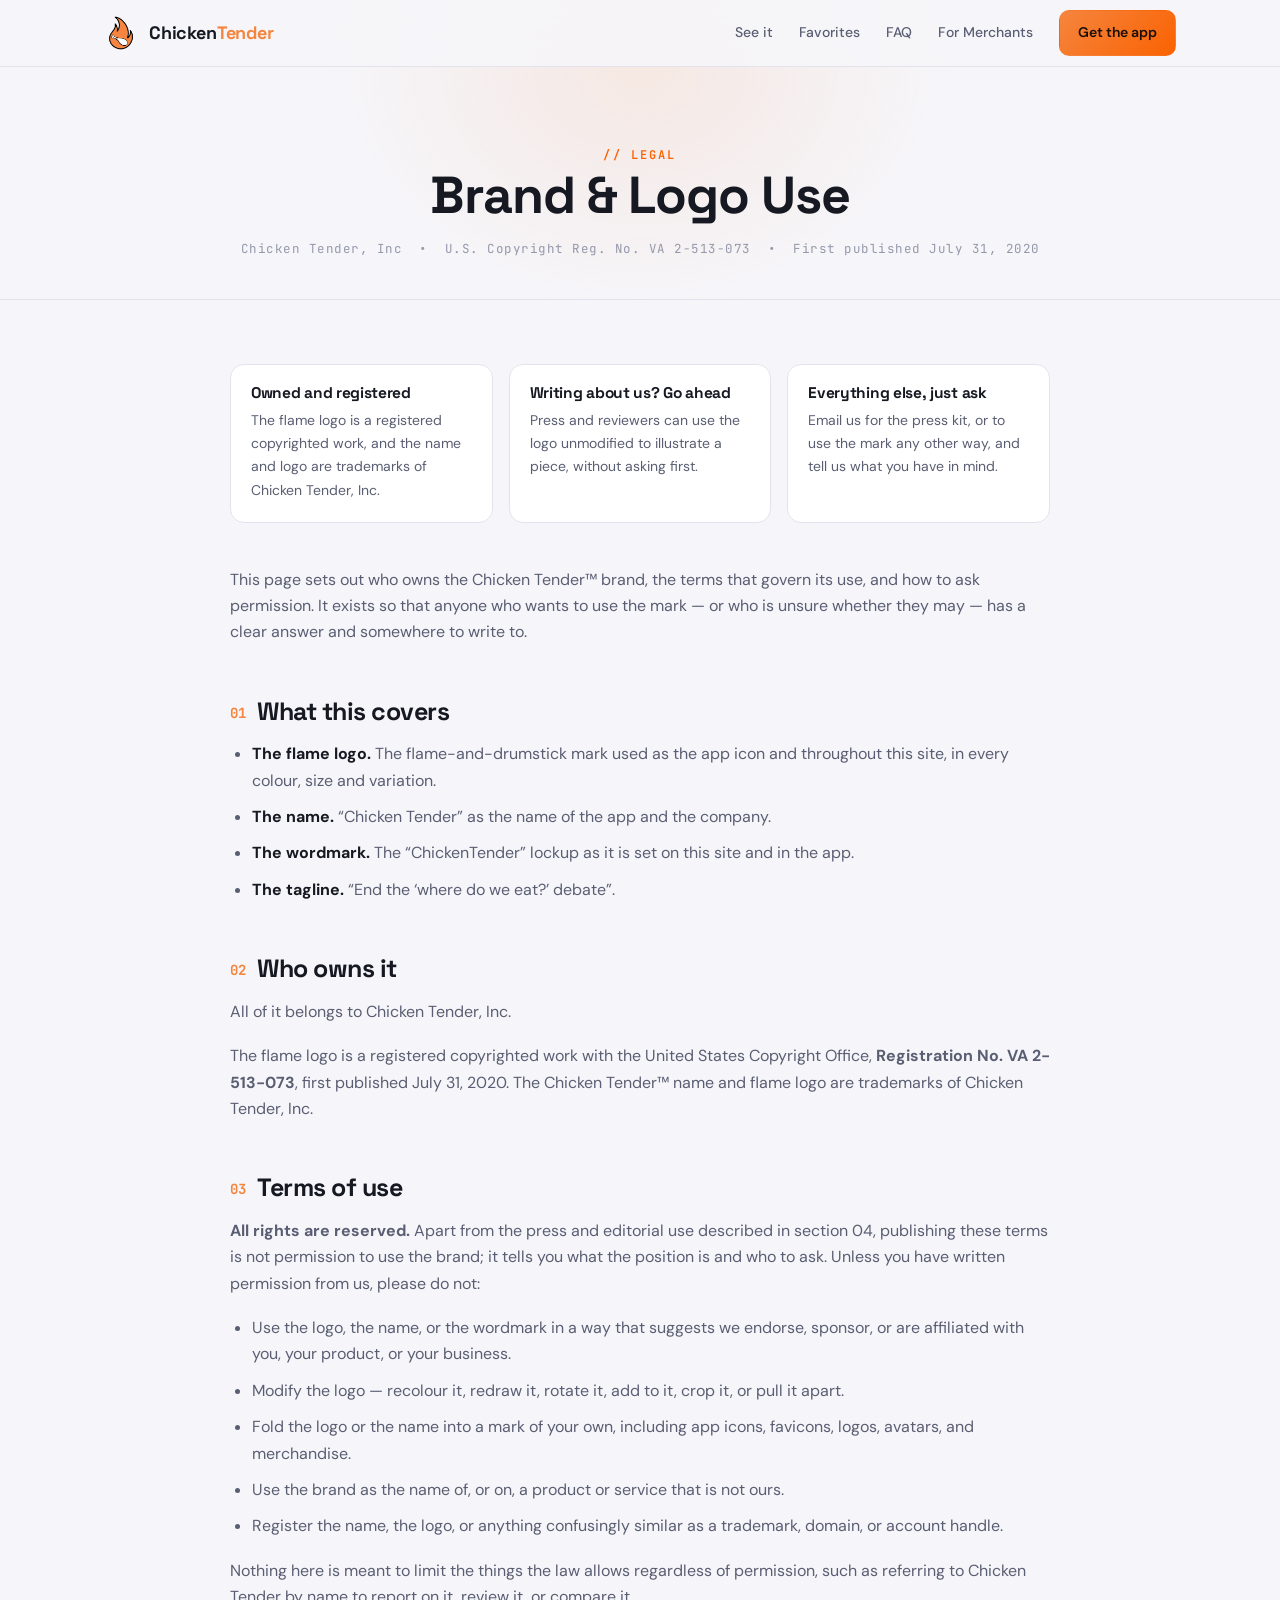
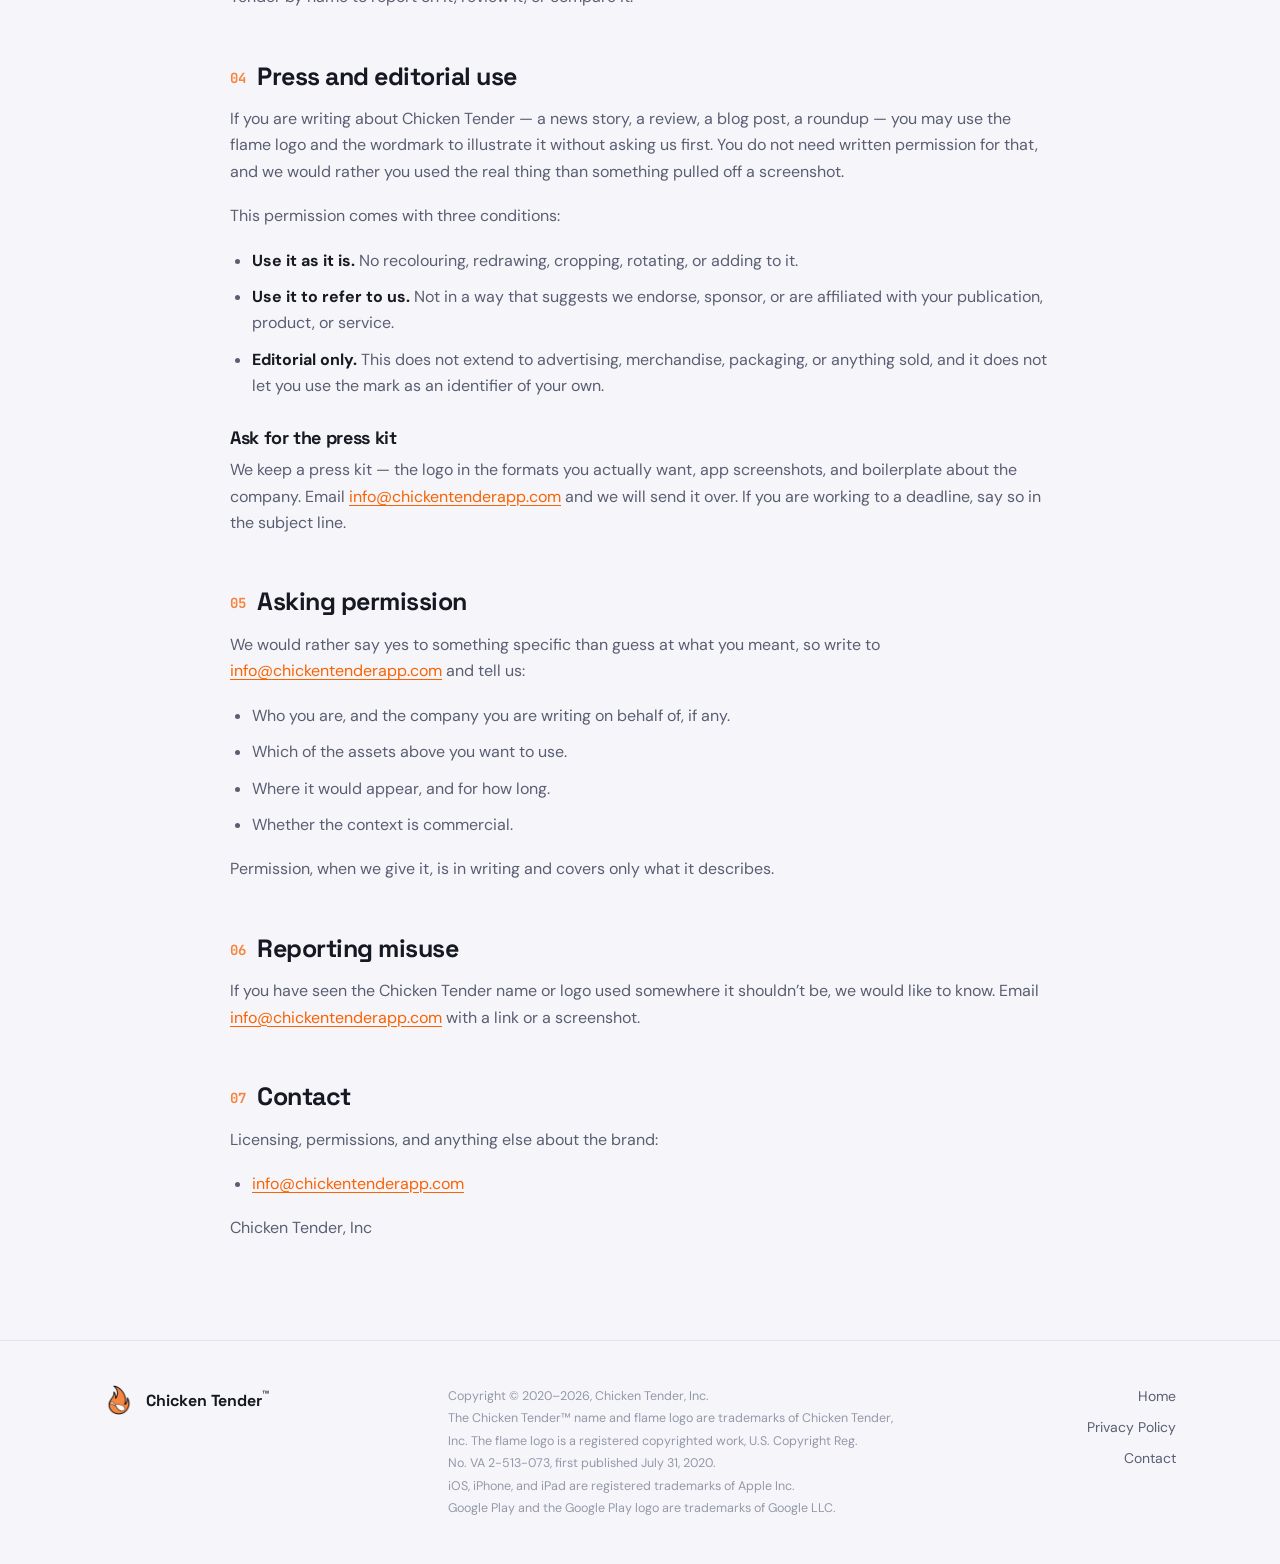
==== brand.html @ 87cff911 "fix license metadata in images" ====
<!DOCTYPE html>
<html lang="en">

<head>

    <meta charset="utf-8">
    <meta http-equiv="X-UA-Compatible" content="IE=edge">
    <meta name="viewport" content="width=device-width, initial-scale=1">
    <meta name="description" content="Brand and logo use for Chicken Tender™ — who owns the flame logo and the Chicken Tender name, the terms that govern their use, and how to request permission.">
    <meta name="author" content="Chicken Tender, Inc">
    <meta name="theme-color" content="#0f1117" media="(prefers-color-scheme: dark)">
    <meta name="theme-color" content="#f6f6fa" media="(prefers-color-scheme: light)">
    <meta name="robots" content="index, follow">
    <meta name="apple-itunes-app" content="app-id=1514175364">
    <link rel="icon" href="./img/tender/favicon.ico" sizes="48x48" type="image/x-icon" />
    <link rel="icon" href="./logo.png" sizes="1024x1024" type="./image/png" />
    <link rel="apple-touch-icon" href="./logo.png" sizes="1024x1024" />

    <meta property="og:type" content="website" />
    <meta property="og:site_name" content="Chicken Tender" />
    <meta property="og:title" content="Brand &amp; Logo Use — Chicken Tender™" />
    <meta property="og:url" content="https://www.chickentenderapp.com/brand.html" />
    <meta property="og:description" content="Who owns the Chicken Tender flame logo and name, the terms that govern their use, and how to request permission." />
    <meta property="og:image" content="https://www.chickentenderapp.com/img/tender/og-image.png" />

    <title>Brand &amp; Logo Use — Chicken Tender™, Inc</title>

    <!-- Fonts (matched to the rest of the site) -->
    <link rel="preconnect" href="https://fonts.googleapis.com">
    <link rel="preconnect" href="https://fonts.gstatic.com" crossorigin>
    <link href="https://fonts.googleapis.com/css2?family=Space+Grotesk:wght@400;500;600;700&family=DM+Sans:wght@400;500;600;700&family=JetBrains+Mono:wght@400;500;600&display=swap" rel="stylesheet" />

    <link href="css/home.css" rel="stylesheet">
    <link rel="canonical" href="https://www.chickentenderapp.com/brand.html">
</head>

<body id="page-top">

    <!-- Nav -->
    <nav class="nav">
        <div class="container nav-inner">
            <a href="./index.html" class="nav-brand">
                <img src="./img/flame.png" alt="Chicken Tender™ flame logo" />
                <span class="wordmark">Chicken<span class="accent">Tender</span></span>
            </a>
            <div class="nav-links">
                <a href="./index.html#see-it" class="nav-link">See it</a>
                <a href="./index.html#favorites" class="nav-link">Favorites</a>
                <a href="./index.html#faq" class="nav-link">FAQ</a>
                <a href="https://merchants.chickentenderapp.com" target="_blank" rel="noopener" class="nav-link">For Merchants</a>
                <a href="./index.html#download-now" class="btn btn-accent">Get the app</a>
            </div>
        </div>
    </nav>

    <!-- Hero -->
    <header class="legal-hero">
        <div class="container">
            <span class="kicker">// legal</span>
            <h1>Brand &amp; Logo Use</h1>
            <p class="legal-meta">Chicken Tender, Inc &nbsp;&bull;&nbsp; U.S. Copyright Reg. No. VA 2-513-073 &nbsp;&bull;&nbsp; First published July 31, 2020</p>
        </div>
    </header>

    <div class="container">
        <div class="legal">

            <div class="legal-summary">
                <div>
                    <h4>Owned and registered</h4>
                    <p>The flame logo is a registered copyrighted work, and the name and logo are trademarks of Chicken Tender, Inc.</p>
                </div>
                <div>
                    <h4>Writing about us? Go ahead</h4>
                    <p>Press and reviewers can use the logo unmodified to illustrate a piece, without asking first.</p>
                </div>
                <div>
                    <h4>Everything else, just ask</h4>
                    <p>Email us for the press kit, or to use the mark any other way, and tell us what you have in mind.</p>
                </div>
            </div>

            <p>This page sets out who owns the Chicken Tender&trade; brand, the terms that govern its use, and how to ask permission. It exists so that anyone who wants to use the mark &mdash; or who is unsure whether they may &mdash; has a clear answer and somewhere to write to.</p>

            <!-- 1 -->
            <h2 id="s1"><span class="num">01</span>What this covers</h2>
            <ul>
                <li><strong>The flame logo.</strong> The flame-and-drumstick mark used as the app icon and throughout this site, in every colour, size and variation.</li>
                <li><strong>The name.</strong> &ldquo;Chicken Tender&rdquo; as the name of the app and the company.</li>
                <li><strong>The wordmark.</strong> The &ldquo;ChickenTender&rdquo; lockup as it is set on this site and in the app.</li>
                <li><strong>The tagline.</strong> &ldquo;End the &lsquo;where do we eat?&rsquo; debate&rdquo;.</li>
            </ul>

            <!-- 2 -->
            <h2 id="s2"><span class="num">02</span>Who owns it</h2>
            <p>All of it belongs to Chicken Tender, Inc.</p>
            <p>The flame logo is a registered copyrighted work with the United States Copyright Office, <strong>Registration No. VA 2-513-073</strong>, first published July 31, 2020. The Chicken Tender&trade; name and flame logo are trademarks of Chicken Tender, Inc.</p>

            <!-- 3 -->
            <h2 id="s3"><span class="num">03</span>Terms of use</h2>
            <p><strong>All rights are reserved.</strong> Apart from the press and editorial use described in section 04, publishing these terms is not permission to use the brand; it tells you what the position is and who to ask. Unless you have written permission from us, please do not:</p>
            <ul>
                <li>Use the logo, the name, or the wordmark in a way that suggests we endorse, sponsor, or are affiliated with you, your product, or your business.</li>
                <li>Modify the logo &mdash; recolour it, redraw it, rotate it, add to it, crop it, or pull it apart.</li>
                <li>Fold the logo or the name into a mark of your own, including app icons, favicons, logos, avatars, and merchandise.</li>
                <li>Use the brand as the name of, or on, a product or service that is not ours.</li>
                <li>Register the name, the logo, or anything confusingly similar as a trademark, domain, or account handle.</li>
            </ul>
            <p>Nothing here is meant to limit the things the law allows regardless of permission, such as referring to Chicken Tender by name to report on it, review it, or compare it.</p>

            <!-- 4 -->
            <h2 id="s4"><span class="num">04</span>Press and editorial use</h2>
            <p>If you are writing about Chicken Tender &mdash; a news story, a review, a blog post, a roundup &mdash; you may use the flame logo and the wordmark to illustrate it without asking us first. You do not need written permission for that, and we would rather you used the real thing than something pulled off a screenshot.</p>
            <p>This permission comes with three conditions:</p>
            <ul>
                <li><strong>Use it as it is.</strong> No recolouring, redrawing, cropping, rotating, or adding to it.</li>
                <li><strong>Use it to refer to us.</strong> Not in a way that suggests we endorse, sponsor, or are affiliated with your publication, product, or service.</li>
                <li><strong>Editorial only.</strong> This does not extend to advertising, merchandise, packaging, or anything sold, and it does not let you use the mark as an identifier of your own.</li>
            </ul>

            <h3>Ask for the press kit</h3>
            <p>We keep a press kit &mdash; the logo in the formats you actually want, app screenshots, and boilerplate about the company. Email <a href="mailto:info@chickentenderapp.com">info@chickentenderapp.com</a> and we will send it over. If you are working to a deadline, say so in the subject line.</p>

            <!-- 5 -->
            <h2 id="s5"><span class="num">05</span>Asking permission</h2>
            <p>We would rather say yes to something specific than guess at what you meant, so write to <a href="mailto:info@chickentenderapp.com">info@chickentenderapp.com</a> and tell us:</p>
            <ul>
                <li>Who you are, and the company you are writing on behalf of, if any.</li>
                <li>Which of the assets above you want to use.</li>
                <li>Where it would appear, and for how long.</li>
                <li>Whether the context is commercial.</li>
            </ul>
            <p>Permission, when we give it, is in writing and covers only what it describes.</p>

            <!-- 6 -->
            <h2 id="s6"><span class="num">06</span>Reporting misuse</h2>
            <p>If you have seen the Chicken Tender name or logo used somewhere it shouldn&rsquo;t be, we would like to know. Email <a href="mailto:info@chickentenderapp.com">info@chickentenderapp.com</a> with a link or a screenshot.</p>

            <!-- 7 -->
            <h2 id="s7"><span class="num">07</span>Contact</h2>
            <p>Licensing, permissions, and anything else about the brand:</p>
            <ul>
                <li><a href="mailto:info@chickentenderapp.com">info@chickentenderapp.com</a></li>
            </ul>
            <p>Chicken Tender, Inc</p>

        </div>
    </div>

    <footer>
        <div class="container footer-inner">
            <div>
                <div class="footer-brand">
                    <img src="./img/flame.png" alt="Chicken Tender, Inc" />
                    <span>Chicken Tender<sup>&trade;</sup></span>
                </div>
            </div>
            <div class="footer-legal">
                Copyright &copy; 2020&ndash;2026, Chicken Tender, Inc.<br>
                The Chicken Tender&trade; name and flame logo are trademarks of Chicken Tender, Inc.
                The flame logo is a registered copyrighted work, U.S. Copyright Reg. No.&nbsp;VA&nbsp;2-513-073,
                first published July&nbsp;31,&nbsp;2020.<br>
                iOS, iPhone, and iPad are registered trademarks of Apple Inc.<br>
                Google Play and the Google Play logo are trademarks of Google LLC.
            </div>
            <div class="footer-links">
                <a href="./index.html">Home</a>
                <a href="privacy.html">Privacy Policy</a>
                <a href="mailto:info@chickentenderapp.com">Contact</a>
            </div>
        </div>
    </footer>

</body>

</html>
---- css/home.css ----
/*
 * Chicken Tender — consumer homepage
 * Look & feel matched to merchants.chickentenderapp.com
 */

:root {
  --bg: #0f1117;
  --card: #181b24;
  --card-alt: #1e2230;
  --edge: #282d3a;

  --accent: #f5853e;
  --accent-light: #fa9f66;
  --accent-dim: #fa6202;
  --green: #00cec9;
  --orange: #fdcb6e;
  --red: #ff7675;

  --text: #f0f0f5;
  --text-muted: #8b8fa3;
  --text-dim: #5a5e72;

  /* theme-dependent surfaces (see light-mode override below) */
  --panel: #12141c;
  --nav-bg: rgba(15, 17, 23, 0.82);
  --cta-grad-1: #16181f;
  --cta-grad-2: #12141c;
  --link: var(--accent-light);
  --kicker: var(--accent);
  --green-strong: var(--green);
  --glow: rgba(245, 133, 62, 0.14);
  --phone-shadow: rgba(0, 0, 0, 0.5);

  --font-display: "Space Grotesk", sans-serif;
  --font-body: "DM Sans", -apple-system, BlinkMacSystemFont, sans-serif;
  --font-mono: "JetBrains Mono", monospace;

  --maxw: 1120px;
}

/* ---------- Light theme (follows OS setting) ---------- */
@media (prefers-color-scheme: light) {
  :root {
    --bg: #f6f6fa;
    --card: #ffffff;
    --card-alt: #eef0f5;
    --edge: #e2e3ec;

    --text: #171922;
    --text-muted: #5a5e72;
    --text-dim: #9498aa;

    --panel: #eef0f5;
    --nav-bg: rgba(246, 246, 250, 0.85);
    --cta-grad-1: #ffffff;
    --cta-grad-2: #eef0f5;
    --link: var(--accent-dim);
    --kicker: var(--accent-dim);
    --green-strong: #00a89f;
    --glow: rgba(245, 133, 62, 0.12);
    --phone-shadow: rgba(23, 25, 34, 0.18);
  }
}

* { box-sizing: border-box; }

html { scroll-behavior: smooth; }

body {
  margin: 0;
  background-color: var(--bg);
  color: var(--text);
  font-family: var(--font-body);
  font-size: 16px;
  line-height: 1.65;
  -webkit-font-smoothing: antialiased;
  -moz-osx-font-smoothing: grayscale;
  overflow-x: hidden;
}

/* subtle ambient glow behind the hero */
body::before {
  content: "";
  position: fixed;
  top: -280px;
  left: 50%;
  transform: translateX(-50%);
  width: 900px;
  height: 700px;
  background: radial-gradient(closest-side, var(--glow), transparent 70%);
  pointer-events: none;
  z-index: 0;
}

h1, h2, h3, h4 {
  font-family: var(--font-display);
  font-weight: 700;
  line-height: 1.1;
  letter-spacing: -0.02em;
  margin: 0;
}

p { margin: 0; }

a { color: var(--link); text-decoration: none; }
a:hover { color: var(--accent); }

.container {
  width: 100%;
  max-width: var(--maxw);
  margin: 0 auto;
  padding: 0 24px;
  position: relative;
  z-index: 1;
}

/* mono eyebrow / kicker */
.kicker {
  font-family: var(--font-mono);
  font-size: 12px;
  font-weight: 600;
  letter-spacing: 0.18em;
  text-transform: uppercase;
  color: var(--kicker);
  display: inline-flex;
  align-items: center;
  gap: 8px;
}

/* ---------- Nav ---------- */
.nav {
  position: sticky;
  top: 0;
  z-index: 50;
  background: var(--nav-bg);
  backdrop-filter: blur(12px);
  -webkit-backdrop-filter: blur(12px);
  border-bottom: 1px solid var(--edge);
}
.nav-inner {
  display: flex;
  align-items: center;
  justify-content: space-between;
  height: 66px;
}
.nav-brand {
  display: flex;
  align-items: center;
  gap: 11px;
  color: var(--text);
  font-family: var(--font-display);
  font-weight: 700;
  font-size: 18px;
  letter-spacing: -0.01em;
}
.nav-brand img { width: 34px; height: 34px; object-fit: contain; }
.nav-brand .wordmark { color: var(--text); }
.nav-brand .wordmark .accent { color: var(--accent); }
.nav-links { display: flex; align-items: center; gap: 26px; }
.nav-links a.nav-link {
  color: var(--text-muted);
  font-size: 14px;
  font-weight: 500;
}
.nav-links a.nav-link:hover { color: var(--text); }

/* pill button */
.btn {
  display: inline-flex;
  align-items: center;
  gap: 8px;
  font-family: var(--font-body);
  font-weight: 600;
  font-size: 14px;
  padding: 10px 18px;
  border-radius: 10px;
  border: 1px solid transparent;
  cursor: pointer;
  transition: transform 0.12s ease, background 0.2s ease, border-color 0.2s ease;
}
.btn-accent {
  background: linear-gradient(135deg, var(--accent), var(--accent-dim));
  color: #1a0f06;
}
.btn-accent:hover { color: #1a0f06; transform: translateY(-1px); }
.btn-ghost {
  background: var(--card-alt);
  border-color: var(--edge);
  color: var(--text);
}
.btn-ghost:hover { color: var(--text); border-color: var(--accent); }

/* ---------- Hero ---------- */
.hero {
  padding: 92px 0 72px;
  text-align: center;
}
.hero .hero-icon {
  display: block;
  width: auto;
  height: 112px;
  margin: 0 auto 26px;
  /* transparent PNG — glow the flame itself, not a square behind it */
  filter: drop-shadow(0 16px 40px rgba(245, 133, 62, 0.35));
}
.hero h1 {
  font-size: min(6.6vw, 68px);
  margin-bottom: 18px;
}
.hero h1 .accent {
  color: var(--accent);
  /* the quoted phrase reads as one unit — never split it across lines */
  white-space: nowrap;
}
.hero h1 sup { font-size: 0.32em; color: var(--text-muted); vertical-align: super; }
.hero-lead {
  font-family: var(--font-display);
  font-weight: 500;
  font-size: clamp(19px, 2.6vw, 24px);
  color: var(--text);
  max-width: 720px;
  margin: 0 auto 16px;
}
.hero-desc {
  color: var(--text-muted);
  font-size: 17px;
  max-width: 620px;
  margin: 0 auto 34px;
}
.store-badges {
  display: flex;
  gap: 16px;
  justify-content: center;
  align-items: center;
  flex-wrap: wrap;
}
.store-badges img { height: 52px; width: auto; display: block; }
.store-badges a { display: inline-flex; }
.hero-free {
  margin-top: 22px;
  font-family: var(--font-mono);
  font-size: 12.5px;
  letter-spacing: 0.05em;
  color: var(--text-dim);
}

/* ---------- Sections ---------- */
section { padding: 80px 0; position: relative; z-index: 1; }
.section-head { text-align: center; max-width: 720px; margin: 0 auto 54px; }
.section-head h2 {
  /* The 30px floor is replaced by a vw term on narrow screens so quoted
     phrases marked .nb still fit on one line (see .nb below). */
  font-size: clamp(min(6.4vw, 30px), 4.4vw, 44px);
  margin: 16px 0 14px;
}
.section-head p { color: var(--text-muted); font-size: 17px; }

/* feature grid */
.grid-3 {
  display: grid;
  grid-template-columns: repeat(3, 1fr);
  gap: 22px;
}
.card {
  background: var(--card);
  border: 1px solid var(--edge);
  border-radius: 16px;
  padding: 30px 26px;
  transition: transform 0.16s ease, border-color 0.2s ease;
}
.card:hover { transform: translateY(-3px); border-color: rgba(245, 133, 62, 0.4); }
.card .ico {
  width: 48px;
  height: 48px;
  border-radius: 12px;
  display: flex;
  align-items: center;
  justify-content: center;
  font-size: 22px;
  margin-bottom: 18px;
  background: rgba(245, 133, 62, 0.12);
  color: var(--accent);
}
.card.green .ico { background: rgba(0, 206, 201, 0.12); color: var(--green); }
.card.red .ico { background: rgba(255, 118, 117, 0.12); color: var(--red); }
.card h4 { font-size: 20px; margin-bottom: 10px; }
.card p { color: var(--text-muted); font-size: 15px; }

/* how it works */
.bg-panel { background: var(--panel); border-top: 1px solid var(--edge); border-bottom: 1px solid var(--edge); }
.steps {
  display: grid;
  grid-template-columns: repeat(3, 1fr);
  gap: 30px;
}
.step { text-align: center; }
.step-num {
  font-family: var(--font-mono);
  font-size: 13px;
  font-weight: 600;
  color: var(--accent);
  border: 1px solid var(--edge);
  background: var(--card);
  width: 40px;
  height: 40px;
  border-radius: 50%;
  display: flex;
  align-items: center;
  justify-content: center;
  margin: 0 auto 22px;
}
.phone {
  width: 100%;
  max-width: 232px;
  border-radius: 26px;
  border: 1px solid var(--edge);
  box-shadow: 0 24px 50px var(--phone-shadow);
  margin-bottom: 22px;
}
.step h4 { font-size: 19px; margin-bottom: 10px; }
.step p { color: var(--text-muted); font-size: 15px; max-width: 320px; margin: 0 auto; }

/* video — portrait phone footage, kept phone-sized */
.video-wrap {
  max-width: 300px;
  margin: 0 auto;
  border-radius: 26px;
  overflow: hidden;
  border: 1px solid var(--edge);
  box-shadow: 0 30px 70px var(--phone-shadow);
  background: #000;
}
.video-wrap video { width: 100%; display: block; }

/* merchants strip */
.merchant-cta {
  background: linear-gradient(135deg, var(--cta-grad-1), var(--cta-grad-2));
  border: 1px solid var(--edge);
  border-radius: 20px;
  padding: 48px 44px;
  display: flex;
  align-items: center;
  justify-content: space-between;
  gap: 36px;
  position: relative;
  overflow: hidden;
}
.merchant-cta::after {
  content: "";
  position: absolute;
  right: -120px;
  top: -120px;
  width: 340px;
  height: 340px;
  background: radial-gradient(closest-side, rgba(0, 206, 201, 0.16), transparent 70%);
  pointer-events: none;
}
.merchant-cta .mc-text { max-width: 640px; position: relative; z-index: 1; }
.merchant-cta .kicker { color: var(--green-strong); }
.merchant-cta h3 { font-size: clamp(24px, 3.4vw, 32px); margin: 14px 0 12px; }
.merchant-cta p { color: var(--text-muted); font-size: 16px; }
.merchant-cta .btn-green {
  background: linear-gradient(135deg, var(--green-strong), #00a89f);
  color: #052120;
  white-space: nowrap;
  position: relative;
  z-index: 1;
}
.merchant-cta .btn-green:hover { color: #052120; transform: translateY(-1px); }

/* faq */
.faq { max-width: 780px; margin: 0 auto; }
.faq details {
  border: 1px solid var(--edge);
  background: var(--card);
  border-radius: 14px;
  padding: 4px 24px;
  margin-bottom: 14px;
  transition: border-color 0.2s ease;
}
.faq details[open] { border-color: rgba(245, 133, 62, 0.4); }
.faq summary {
  font-family: var(--font-display);
  font-weight: 600;
  font-size: 17px;
  padding: 18px 0;
  cursor: pointer;
  list-style: none;
  display: flex;
  justify-content: space-between;
  align-items: center;
  gap: 16px;
}
.faq summary::-webkit-details-marker { display: none; }
.faq summary::after {
  content: "+";
  color: var(--accent);
  font-family: var(--font-mono);
  font-size: 22px;
  transition: transform 0.2s ease;
}
.faq details[open] summary::after { transform: rotate(45deg); }
.faq details p { color: var(--text-muted); font-size: 15.5px; padding: 0 0 20px; }

/* download cta */
.download-cta { text-align: center; }
.download-cta .store-badges { margin-top: 34px; }

/* contact */
.contact { text-align: center; }
.contact a.email {
  font-family: var(--font-mono);
  font-size: 18px;
  color: var(--link);
}

/* ---------- Footer ---------- */
footer {
  border-top: 1px solid var(--edge);
  padding: 44px 0;
  position: relative;
  z-index: 1;
}
.footer-inner {
  display: flex;
  align-items: flex-start;
  justify-content: space-between;
  gap: 30px;
  flex-wrap: wrap;
}
.footer-brand { display: flex; align-items: center; gap: 12px; }
.footer-brand img { width: 30px; height: 30px; }
.footer-brand span { font-family: var(--font-display); font-weight: 700; font-size: 16px; }
.footer-legal { color: var(--text-dim); font-size: 12.5px; line-height: 1.8; max-width: 460px; }
.footer-links { display: flex; flex-direction: column; gap: 8px; text-align: right; }
.footer-links a { color: var(--text-muted); font-size: 14px; }
.footer-links a:hover { color: var(--accent); }

/* ---------- Responsive ---------- */
@media (max-width: 860px) {
  .grid-3, .steps { grid-template-columns: 1fr; }
  .merchant-cta { flex-direction: column; align-items: flex-start; text-align: left; }
  .nav-links .nav-link { display: none; }
}
@media (max-width: 520px) {
  section { padding: 60px 0; }
  .hero { padding: 64px 0 52px; }
  .footer-inner { flex-direction: column; }
  .footer-links { text-align: left; }
}

/* =====================================================================
   v2.0 additions — version pill, iPhone bezel + video showcase,
   what's-new grid, legal/privacy pages
   ===================================================================== */

/* ---------- Version pill ---------- */
.version-pill {
  display: inline-flex;
  align-items: center;
  gap: 9px;
  font-family: var(--font-mono);
  font-size: 12px;
  font-weight: 600;
  letter-spacing: 0.1em;
  text-transform: uppercase;
  color: var(--accent);
  background: rgba(245, 133, 62, 0.1);
  border: 1px solid rgba(245, 133, 62, 0.32);
  border-radius: 999px;
  padding: 7px 15px;
  margin-bottom: 26px;
}
.version-pill .dot {
  width: 6px;
  height: 6px;
  border-radius: 50%;
  background: var(--accent);
  box-shadow: 0 0 0 3px rgba(245, 133, 62, 0.2);
}

/* ---------- iPhone bezel ---------- */
.device {
  --dw: 268px;              /* outer device width */
  width: var(--dw);
  margin: 0 auto;
  flex-shrink: 0;
  cursor: pointer;
}
.device-frame {
  position: relative;
  width: var(--dw);
  padding: calc(var(--dw) * 0.042);
  border-radius: calc(var(--dw) * 0.168);
  background:
    linear-gradient(150deg, #6f7378 0%, #2c2f34 16%, #4a4e55 34%,
                    #23262b 52%, #55595f 70%, #2a2d32 86%, #6a6e74 100%);
  box-shadow:
    0 0 0 1px rgba(255, 255, 255, 0.08),
    inset 0 0 0 1px rgba(255, 255, 255, 0.12),
    0 30px 60px -18px var(--phone-shadow),
    0 10px 24px -12px rgba(0, 0, 0, 0.5);
}
/* side buttons */
.device-frame::before,
.device-frame::after {
  content: "";
  position: absolute;
  width: calc(var(--dw) * 0.011);
  background: linear-gradient(180deg, #55595f, #2a2d32);
  border-radius: 2px;
}
.device-frame::before {            /* volume rocker (left) */
  left: calc(var(--dw) * -0.008);
  top: 21%;
  height: 15%;
}
.device-frame::after {             /* power button (right) */
  right: calc(var(--dw) * -0.008);
  top: 25%;
  height: 11%;
}
.device-screen {
  position: relative;
  aspect-ratio: 1290 / 2796;
  border-radius: calc(var(--dw) * 0.132);
  overflow: hidden;
  background: #fff;
  transform: translateZ(0);        /* keep the clip crisp during playback */
}
.device-screen video,
.device-screen img.device-still {
  position: absolute;
  inset: 0;
  width: 100%;
  height: 100%;
  object-fit: cover;
  display: block;
  border: 0;
}
/* Dynamic Island */
.device-island {
  position: absolute;
  top: calc(var(--dw) * 0.026);
  left: 50%;
  transform: translateX(-50%);
  width: calc(var(--dw) * 0.29);
  height: calc(var(--dw) * 0.086);
  background: #05070b;
  border-radius: 999px;
  pointer-events: none;
  z-index: 2;
}

/* play/replay affordance over the screen */
.device-hint {
  display: flex;
  width: fit-content;
  margin: 14px auto 0;
  align-items: center;
  gap: 7px;
  white-space: nowrap;
  font-family: var(--font-mono);
  font-size: 10.5px;
  font-weight: 600;
  letter-spacing: 0.08em;
  text-transform: uppercase;
  color: #fff;
  background: rgba(10, 12, 18, 0.72);
  backdrop-filter: blur(6px);
  -webkit-backdrop-filter: blur(6px);
  border: 1px solid rgba(255, 255, 255, 0.16);
  border-radius: 999px;
  padding: 6px 13px;
  opacity: 0;
  transition: opacity 0.25s ease;
  pointer-events: none;
}
/* Shown once a clip has finished, which is the only moment there is anything to
   replay. This works on touch as well as on a mouse because the clips no longer
   loop — while they did, a clip was never idle, so this label was unreachable on
   touch and, on a mouse, only appeared during the hover that had already
   restarted it. Replay is a click or a tap now, on every device. */
.device.is-idle .device-hint { opacity: 1; }

/* big centred play glyph when motion is reduced or autoplay is blocked */
.device-play {
  position: absolute;
  inset: 0;
  margin: auto;
  width: 62px;
  height: 62px;
  border-radius: 50%;
  border: 0;
  background: rgba(10, 12, 18, 0.6);
  backdrop-filter: blur(6px);
  -webkit-backdrop-filter: blur(6px);
  color: #fff;
  font-size: 22px;
  line-height: 1;
  display: none;
  align-items: center;
  justify-content: center;
  cursor: pointer;
  z-index: 3;
  padding-left: 4px;
}
.device.needs-tap .device-play { display: flex; }
.device.needs-tap .device-hint { opacity: 0; }

/* ---------- Video showcase (alternating rows) ---------- */
.showcase { display: flex; flex-direction: column; gap: 96px; }
.showcase-row {
  display: grid;
  grid-template-columns: 1fr 1fr;
  align-items: center;
  gap: 64px;
}
.showcase-row:nth-child(even) .showcase-media { order: 2; }
.showcase-media { display: flex; justify-content: center; }
.showcase-copy { max-width: 460px; }
.showcase-row:nth-child(even) .showcase-copy { margin-left: auto; }
.showcase-copy h3 { font-size: clamp(25px, 3.2vw, 33px); margin: 14px 0 14px; }
.showcase-copy > p { color: var(--text-muted); font-size: 16.5px; }
.showcase-tags {
  list-style: none;
  display: flex;
  flex-wrap: wrap;
  gap: 8px;
  margin: 22px 0 0;
  padding: 0;
}
.showcase-tags li {
  font-family: var(--font-mono);
  font-size: 11.5px;
  letter-spacing: 0.04em;
  color: var(--text-muted);
  background: var(--card);
  border: 1px solid var(--edge);
  border-radius: 8px;
  padding: 5px 11px;
}

/* ---------- What's new grid ---------- */
.new-grid {
  display: grid;
  grid-template-columns: repeat(3, 1fr);
  gap: 20px;
}
.new-card {
  background: var(--card);
  border: 1px solid var(--edge);
  border-radius: 16px;
  padding: 26px 24px;
  transition: transform 0.16s ease, border-color 0.2s ease;
}
.new-card:hover { transform: translateY(-3px); border-color: rgba(245, 133, 62, 0.4); }
.new-card .tag {
  font-family: var(--font-mono);
  font-size: 11px;
  font-weight: 600;
  letter-spacing: 0.14em;
  text-transform: uppercase;
  color: var(--accent);
  display: block;
  margin-bottom: 12px;
}
.new-card h4 { font-size: 18px; margin-bottom: 9px; }
.new-card p { color: var(--text-muted); font-size: 15px; }

.notice {
  display: block;
  max-width: 780px;
  margin: 34px auto 0;
  background: var(--card);
  border: 1px solid var(--edge);
  border-left: 3px solid var(--accent);
  border-radius: 12px;
  padding: 18px 22px;
  color: var(--text-muted);
  font-size: 15px;
}
.notice strong { color: var(--text); }

/* ---------- Compact numbered steps ---------- */
.steps-compact {
  display: grid;
  grid-template-columns: repeat(4, 1fr);
  gap: 24px;
  counter-reset: stepc;
}
.steps-compact .step-c {
  position: relative;
  padding-top: 26px;
  border-top: 1px solid var(--edge);
}
.steps-compact .step-c::before {
  counter-increment: stepc;
  content: "0" counter(stepc);
  position: absolute;
  top: -11px;
  left: 0;
  font-family: var(--font-mono);
  font-size: 12px;
  font-weight: 600;
  color: var(--accent);
  background: var(--panel);
  padding-right: 12px;
}
.steps-compact h4 { font-size: 18px; margin-bottom: 9px; }
.steps-compact p { color: var(--text-muted); font-size: 15px; }

/* ---------- Legal / privacy pages ---------- */
.legal-hero {
  padding: 74px 0 40px;
  text-align: center;
  border-bottom: 1px solid var(--edge);
}
.legal-hero h1 { font-size: clamp(34px, 5vw, 52px); margin-bottom: 14px; }
.legal-hero .legal-meta {
  font-family: var(--font-mono);
  font-size: 12.5px;
  color: var(--text-dim);
  letter-spacing: 0.04em;
}
.legal { max-width: 820px; margin: 0 auto; padding: 64px 0 80px; }
.legal > p, .legal li { color: var(--text-muted); font-size: 16px; }
.legal > p { margin-bottom: 18px; }
.legal h2 {
  font-size: 25px;
  margin: 52px 0 16px;
  scroll-margin-top: 90px;
}
.legal h2 .num {
  font-family: var(--font-mono);
  font-size: 14px;
  color: var(--accent);
  margin-right: 12px;
  vertical-align: 2px;
}
.legal h3 { font-size: 18px; margin: 28px 0 10px; }
.legal ul { padding-left: 22px; margin: 0 0 18px; }
.legal ul li { margin-bottom: 10px; }
.legal ul li strong { color: var(--text); }
.legal a { text-decoration: underline; text-underline-offset: 3px; }

/* at-a-glance callouts */
.legal-summary {
  display: grid;
  grid-template-columns: repeat(3, 1fr);
  gap: 16px;
  margin: 0 0 44px;
}
.legal-summary div {
  background: var(--card);
  border: 1px solid var(--edge);
  border-radius: 14px;
  padding: 20px 20px;
}
.legal-summary h4 { font-size: 15.5px; margin-bottom: 7px; }
.legal-summary p { color: var(--text-muted); font-size: 14px; }

/* table of contents */
.legal-toc {
  background: var(--card);
  border: 1px solid var(--edge);
  border-radius: 14px;
  padding: 22px 26px;
  margin-bottom: 46px;
}
.legal-toc .kicker { margin-bottom: 14px; display: block; }
.legal-toc ol {
  columns: 2;
  column-gap: 34px;
  margin: 0;
  padding-left: 20px;
  font-size: 14.5px;
}
.legal-toc li { margin-bottom: 7px; break-inside: avoid; }
.legal-toc a { color: var(--text-muted); text-decoration: none; }
.legal-toc a:hover { color: var(--accent); }

/* data-collection table */
.data-table-wrap {
  overflow-x: auto;
  border: 1px solid var(--edge);
  border-radius: 14px;
  margin: 0 0 24px;
  background: var(--card);
}
table.data-table {
  width: 100%;
  min-width: 620px;
  border-collapse: collapse;
  font-size: 14.5px;
}
table.data-table th,
table.data-table td {
  text-align: left;
  padding: 14px 18px;
  border-bottom: 1px solid var(--edge);
  vertical-align: top;
}
table.data-table thead th {
  font-family: var(--font-mono);
  font-size: 11px;
  font-weight: 600;
  letter-spacing: 0.12em;
  text-transform: uppercase;
  color: var(--text-dim);
  background: var(--card-alt);
}
table.data-table tbody tr:last-child td { border-bottom: 0; }
table.data-table td:first-child { color: var(--text); font-weight: 600; white-space: nowrap; }
table.data-table td { color: var(--text-muted); }
table.data-table .grp {
  font-family: var(--font-mono);
  font-size: 11px;
  letter-spacing: 0.1em;
  text-transform: uppercase;
  color: var(--accent);
}

/* ---------- Responsive (v2 components) ---------- */
@media (max-width: 980px) {
  .new-grid { grid-template-columns: repeat(2, 1fr); }
  .steps-compact { grid-template-columns: repeat(2, 1fr); }
}
@media (max-width: 860px) {
  .showcase { gap: 64px; }
  .showcase-row { grid-template-columns: 1fr; gap: 34px; text-align: center; }
  .showcase-row:nth-child(even) .showcase-media { order: 0; }
  .showcase-copy { max-width: 520px; margin: 0 auto !important; }
  .showcase-tags { justify-content: center; }
  .legal-summary { grid-template-columns: 1fr; }
  .legal-toc ol { columns: 1; }
}
@media (max-width: 520px) {
  .device { --dw: 236px; }
  .new-grid { grid-template-columns: 1fr; }
  .steps-compact { grid-template-columns: 1fr; }
  .legal { padding: 46px 0 60px; }
}

/* Narrow phones: the merchants CTA button must not force the page wider than
   the viewport (it is nowrap by default so it stays on one line on desktop). */
@media (max-width: 560px) {
  .merchant-cta { padding: 32px 24px; }
  .merchant-cta .btn-green { white-space: normal; }
}

/* Phones: stack the data table into readable blocks instead of side-scrolling */
@media (max-width: 700px) {
  .data-table-wrap { overflow-x: visible; }
  table.data-table { min-width: 0; }
  table.data-table thead {
    position: absolute;
    width: 1px;
    height: 1px;
    overflow: hidden;
    clip: rect(0 0 0 0);
    white-space: nowrap;
  }
  table.data-table tr { display: block; }
  table.data-table td { display: block; border-bottom: 0; padding: 0 18px; }
  table.data-table td.grp {
    padding: 16px 18px 12px;
    border-top: 1px solid var(--edge);
    background: var(--card-alt);
  }
  table.data-table tr:first-child td.grp { border-top: 0; }
  table.data-table td:first-child {
    font-family: var(--font-display);
    font-size: 17px;
    padding-top: 18px;
    white-space: normal;
  }
  table.data-table td[data-label] { padding-top: 10px; }
  table.data-table td[data-label]:last-child { padding-bottom: 20px; }
  table.data-table td[data-label]::before {
    content: attr(data-label);
    display: block;
    font-family: var(--font-mono);
    font-size: 10.5px;
    font-weight: 600;
    letter-spacing: 0.12em;
    text-transform: uppercase;
    color: var(--text-dim);
    margin-bottom: 3px;
  }
}

/* Balance display headings so the last line never orphans a single word */
.hero h1,
.hero-lead,
.section-head h2,
.section-head p,
.showcase-copy h3,
.merchant-cta h3,
.legal-hero h1 {
  text-wrap: balance;
}

/* Small phones: the headline is vw-scaled so the quoted phrase stays on one
   line, so the supporting copy has to scale with it or the hierarchy flattens. */
@media (max-width: 560px) {
  .hero-lead { font-size: clamp(15px, 4.4vw, 19px); }
  .hero-desc { font-size: 15px; }
}
@media (max-width: 400px) {
  .nav-brand { font-size: 16px; }
  .nav-brand img { width: 28px; height: 28px; }
  .nav-links .btn { padding: 9px 14px; font-size: 13px; }
  .version-pill { font-size: 11px; padding: 6px 12px; letter-spacing: 0.06em; }
}

/* A quoted phrase that must never be split across lines. "“I don’t care”"
   renders ~11.5x the font size wide, which is what sets the .section-head h2
   floor above. */
.nb { white-space: nowrap; }
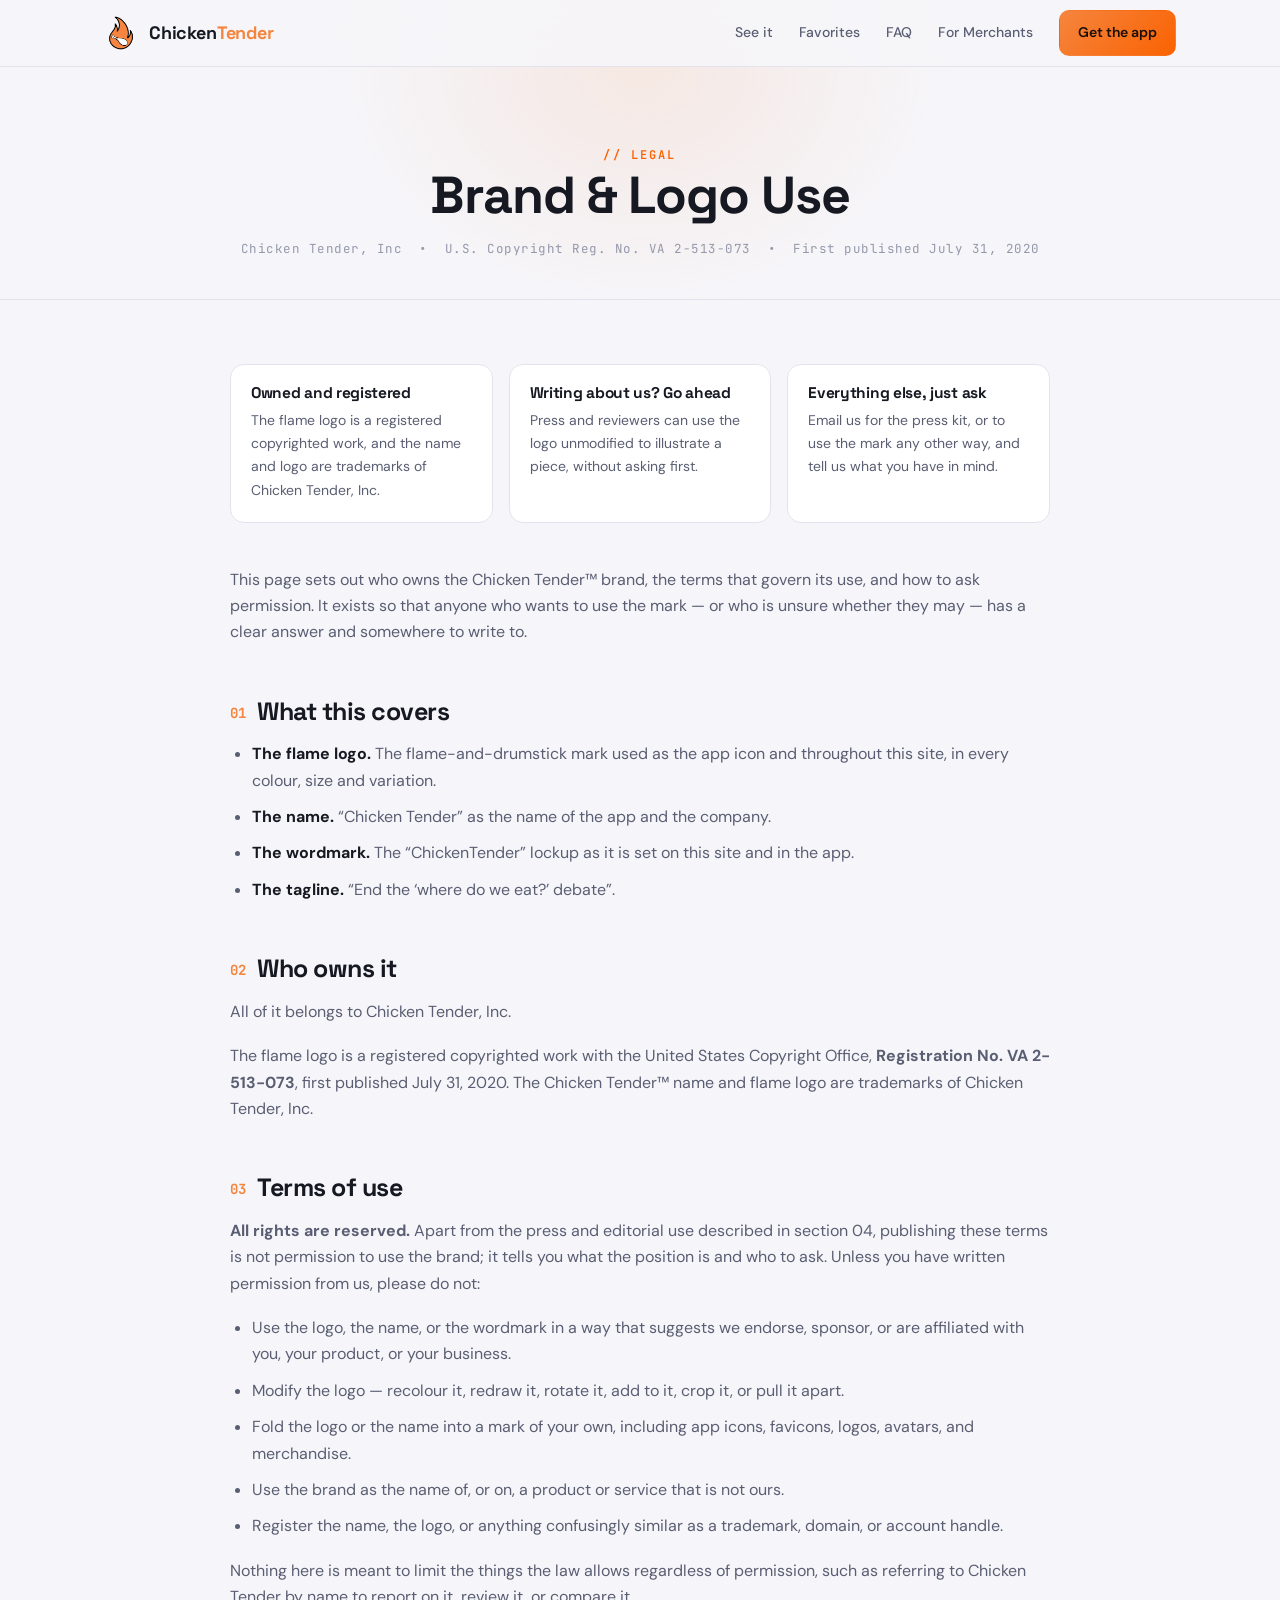
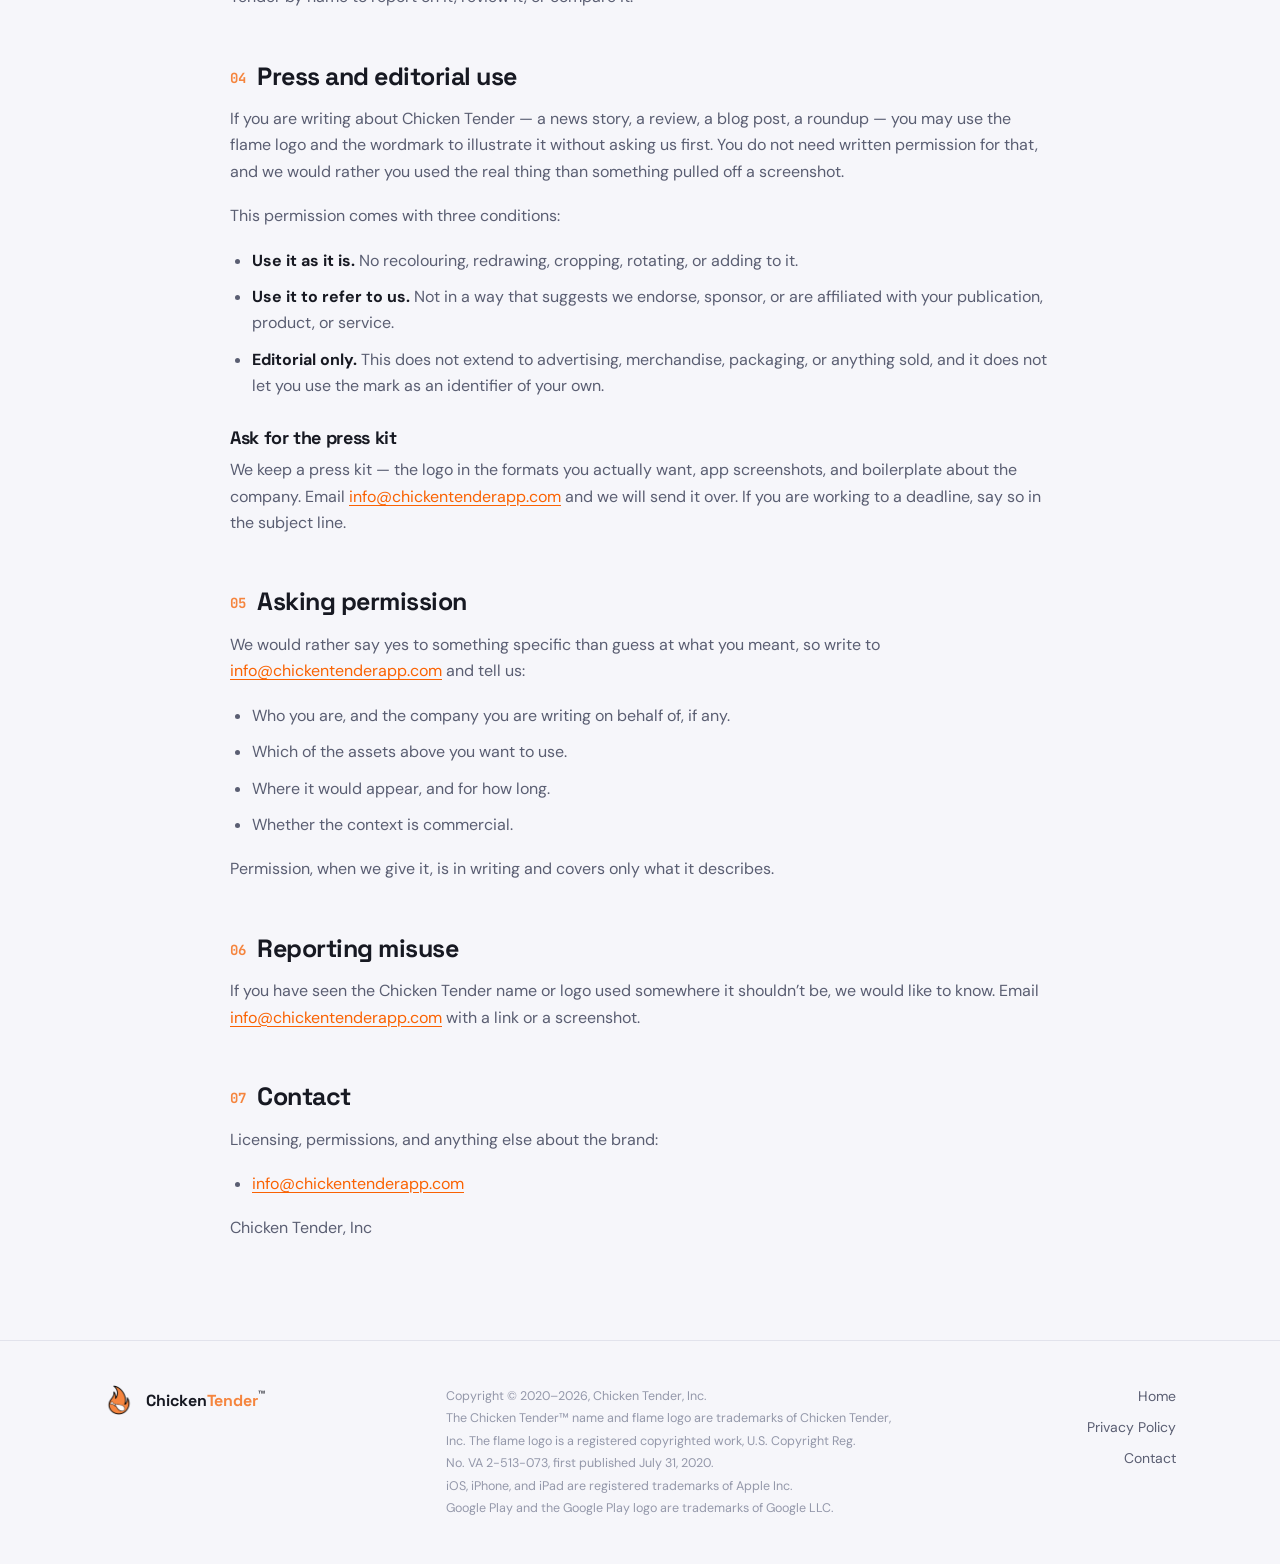
==== commit 35b7b3c5: "use wordmark in footer" ====
--- a/brand.html
+++ b/brand.html
@@ -152,7 +152,7 @@
             <div>
                 <div class="footer-brand">
                     <img src="./img/flame.png" alt="Chicken Tender, Inc" />
-                    <span>Chicken Tender<sup>&trade;</sup></span>
+                    <span class="wordmark">Chicken<span class="accent">Tender</span><sup>&trade;</sup></span>
                 </div>
             </div>
             <div class="footer-legal">
--- a/css/home.css
+++ b/css/home.css
@@ -431,6 +431,8 @@
 .footer-brand { display: flex; align-items: center; gap: 12px; }
 .footer-brand img { width: 30px; height: 30px; }
 .footer-brand span { font-family: var(--font-display); font-weight: 700; font-size: 16px; }
+.footer-brand .wordmark { color: var(--text); }
+.footer-brand .wordmark .accent { color: var(--accent); }
 .footer-legal { color: var(--text-dim); font-size: 12.5px; line-height: 1.8; max-width: 460px; }
 .footer-links { display: flex; flex-direction: column; gap: 8px; text-align: right; }
 .footer-links a { color: var(--text-muted); font-size: 14px; }
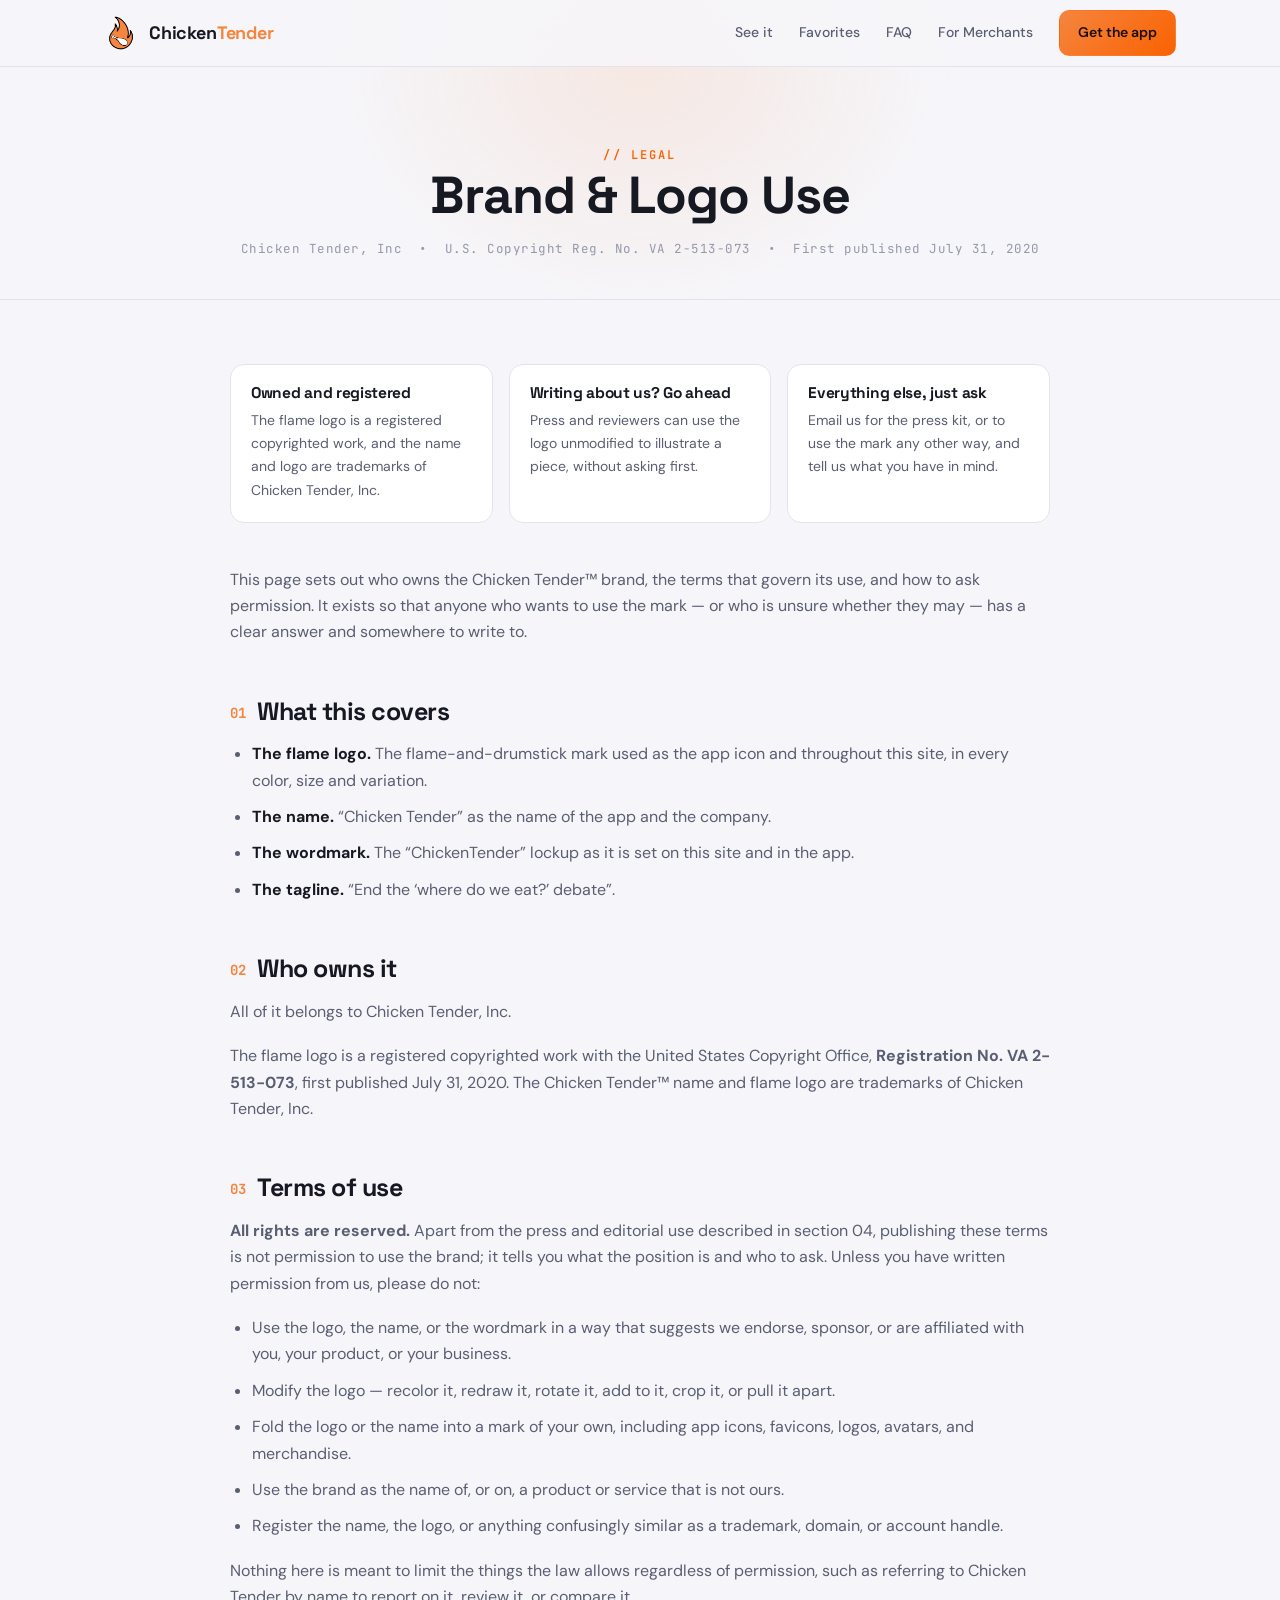
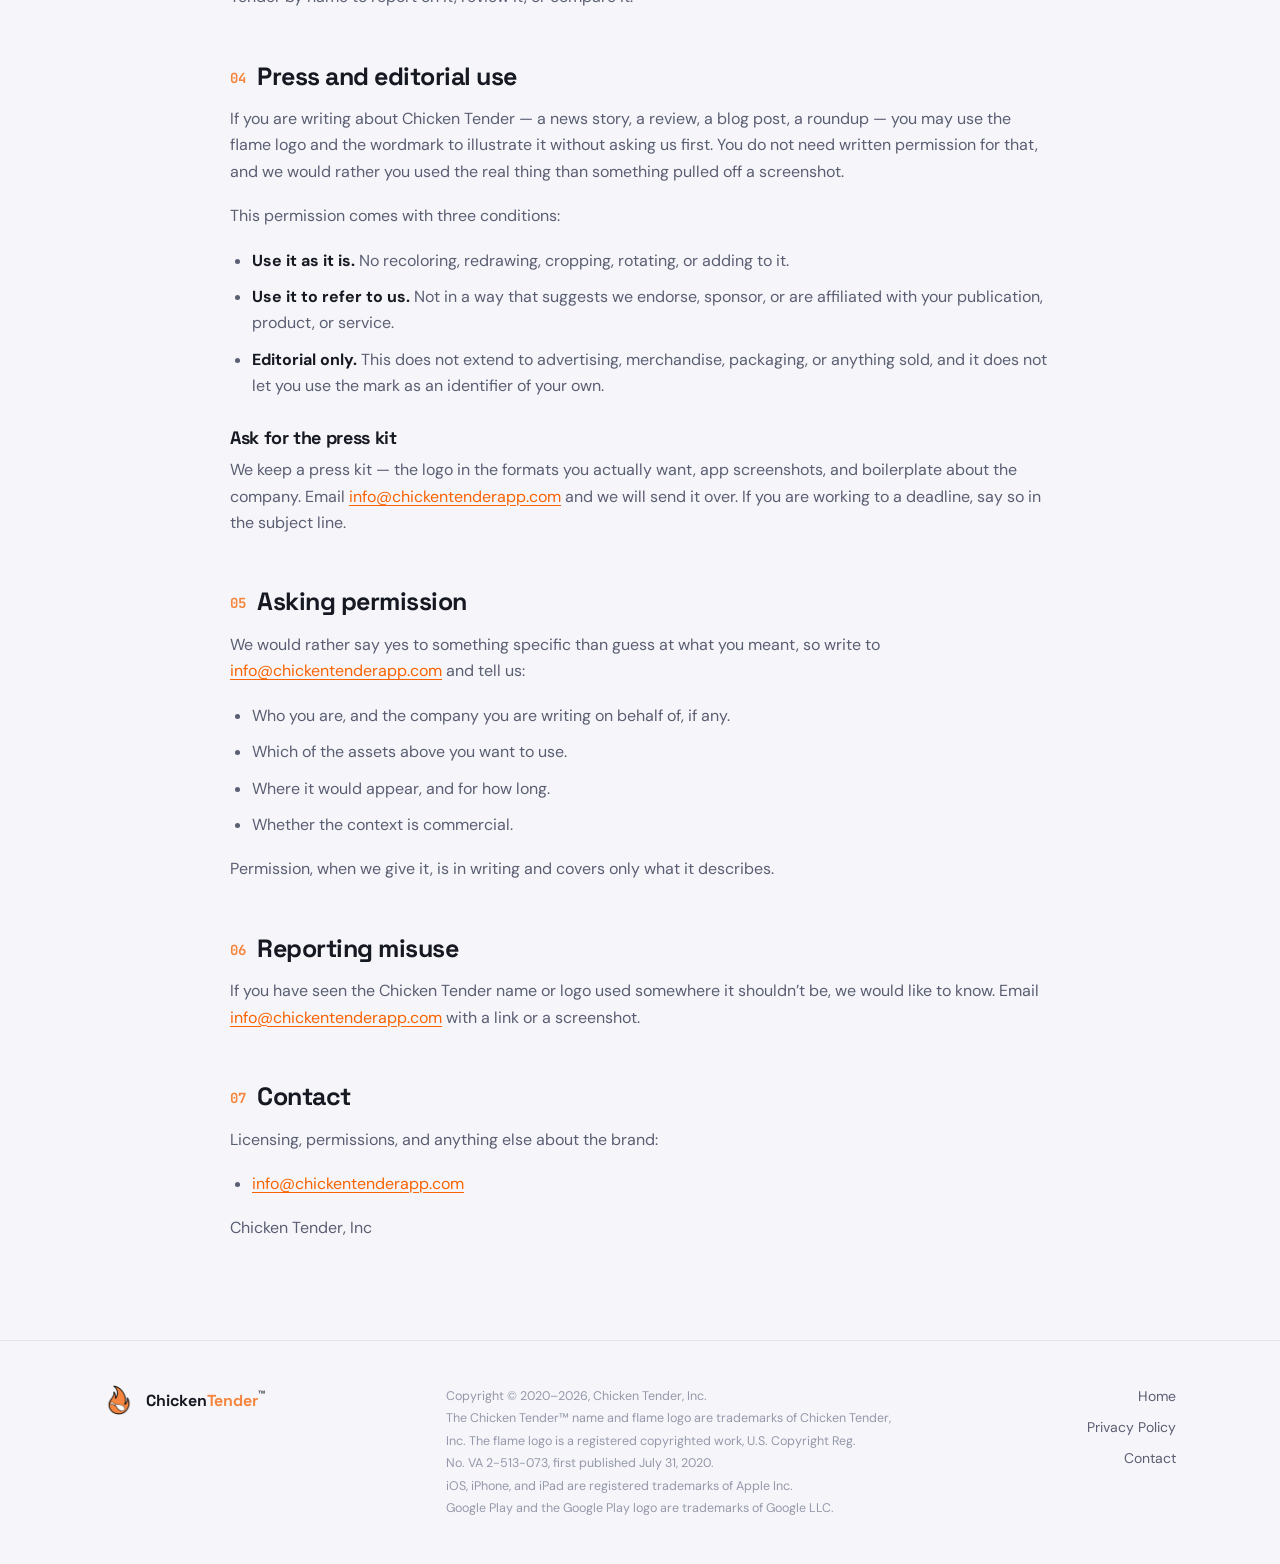
==== commit 07a47bb9: "freedom spelling" ====
--- a/brand.html
+++ b/brand.html
@@ -85,7 +85,7 @@
             <!-- 1 -->
             <h2 id="s1"><span class="num">01</span>What this covers</h2>
             <ul>
-                <li><strong>The flame logo.</strong> The flame-and-drumstick mark used as the app icon and throughout this site, in every colour, size and variation.</li>
+                <li><strong>The flame logo.</strong> The flame-and-drumstick mark used as the app icon and throughout this site, in every color, size and variation.</li>
                 <li><strong>The name.</strong> &ldquo;Chicken Tender&rdquo; as the name of the app and the company.</li>
                 <li><strong>The wordmark.</strong> The &ldquo;ChickenTender&rdquo; lockup as it is set on this site and in the app.</li>
                 <li><strong>The tagline.</strong> &ldquo;End the &lsquo;where do we eat?&rsquo; debate&rdquo;.</li>
@@ -101,7 +101,7 @@
             <p><strong>All rights are reserved.</strong> Apart from the press and editorial use described in section 04, publishing these terms is not permission to use the brand; it tells you what the position is and who to ask. Unless you have written permission from us, please do not:</p>
             <ul>
                 <li>Use the logo, the name, or the wordmark in a way that suggests we endorse, sponsor, or are affiliated with you, your product, or your business.</li>
-                <li>Modify the logo &mdash; recolour it, redraw it, rotate it, add to it, crop it, or pull it apart.</li>
+                <li>Modify the logo &mdash; recolor it, redraw it, rotate it, add to it, crop it, or pull it apart.</li>
                 <li>Fold the logo or the name into a mark of your own, including app icons, favicons, logos, avatars, and merchandise.</li>
                 <li>Use the brand as the name of, or on, a product or service that is not ours.</li>
                 <li>Register the name, the logo, or anything confusingly similar as a trademark, domain, or account handle.</li>
@@ -113,7 +113,7 @@
             <p>If you are writing about Chicken Tender &mdash; a news story, a review, a blog post, a roundup &mdash; you may use the flame logo and the wordmark to illustrate it without asking us first. You do not need written permission for that, and we would rather you used the real thing than something pulled off a screenshot.</p>
             <p>This permission comes with three conditions:</p>
             <ul>
-                <li><strong>Use it as it is.</strong> No recolouring, redrawing, cropping, rotating, or adding to it.</li>
+                <li><strong>Use it as it is.</strong> No recoloring, redrawing, cropping, rotating, or adding to it.</li>
                 <li><strong>Use it to refer to us.</strong> Not in a way that suggests we endorse, sponsor, or are affiliated with your publication, product, or service.</li>
                 <li><strong>Editorial only.</strong> This does not extend to advertising, merchandise, packaging, or anything sold, and it does not let you use the mark as an identifier of your own.</li>
             </ul>
--- a/css/home.css
+++ b/css/home.css
@@ -585,7 +585,7 @@
    restarted it. Replay is a click or a tap now, on every device. */
 .device.is-idle .device-hint { opacity: 1; }
 
-/* big centred play glyph when motion is reduced or autoplay is blocked */
+/* big centered play glyph when motion is reduced or autoplay is blocked */
 .device-play {
   position: absolute;
   inset: 0;
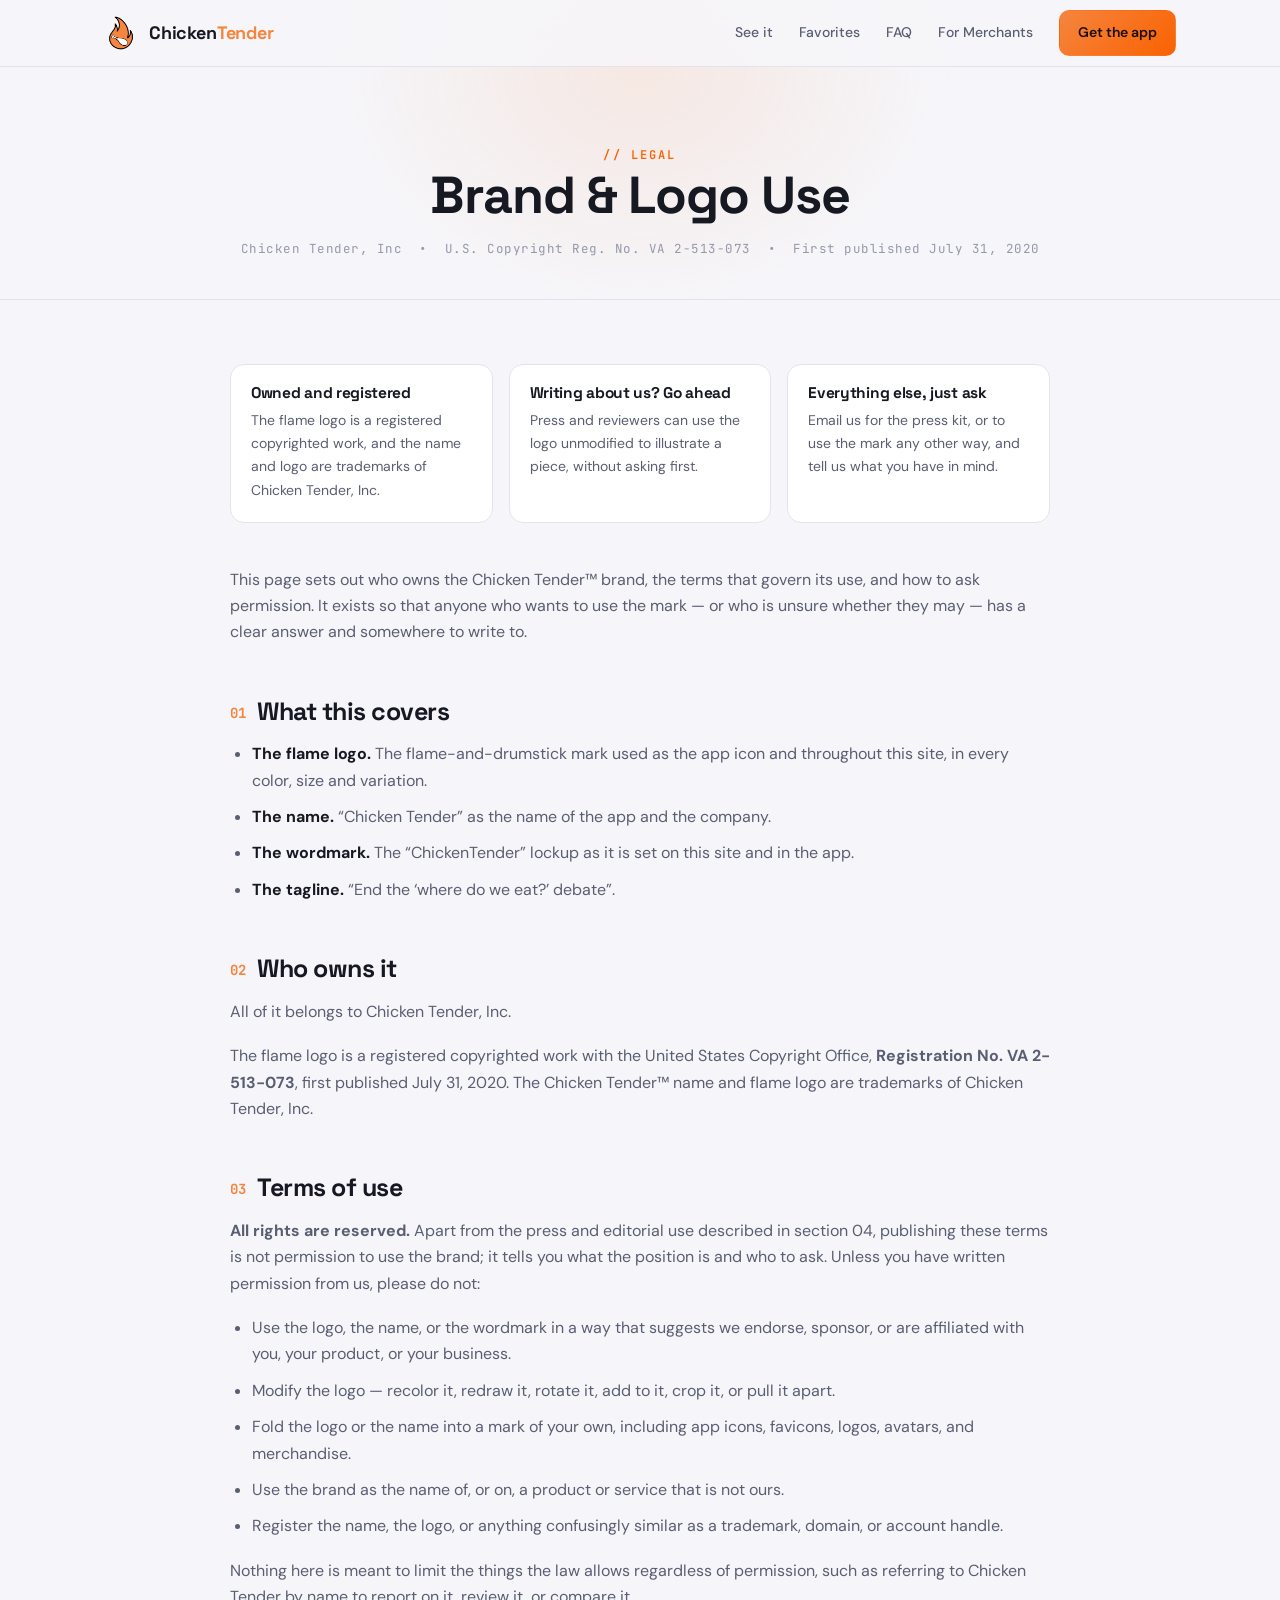
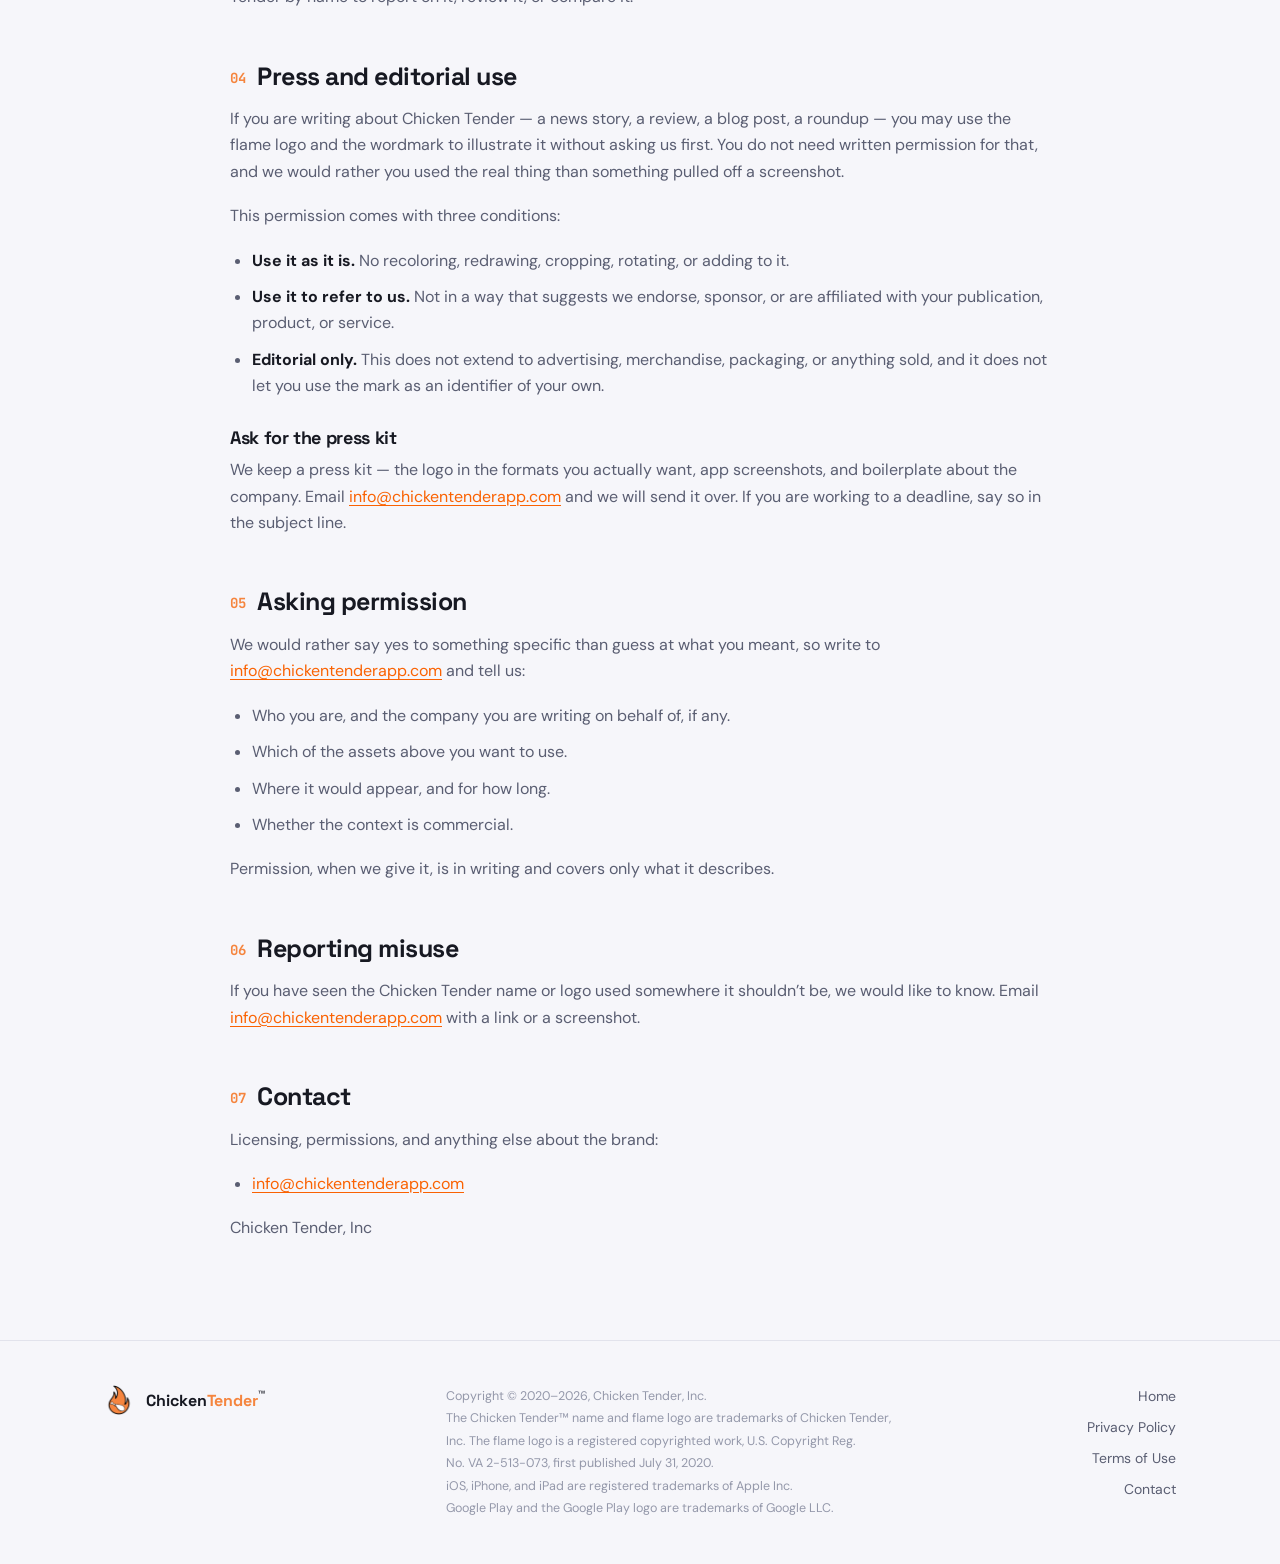
==== commit 35ee8154: "add terms of use" ====
--- a/brand.html
+++ b/brand.html
@@ -166,6 +166,7 @@
             <div class="footer-links">
                 <a href="./index.html">Home</a>
                 <a href="privacy.html">Privacy Policy</a>
+                <a href="terms.html">Terms of Use</a>
                 <a href="mailto:info@chickentenderapp.com">Contact</a>
             </div>
         </div>
--- a/css/home.css
+++ b/css/home.css
@@ -821,6 +821,14 @@
   letter-spacing: 0.1em;
   text-transform: uppercase;
   color: var(--accent);
+}
+
+/* favorites: a still screenshot at the head of each card */
+.device.is-still { cursor: default; }
+.fav-grid .device { --dw: 220px; margin-bottom: 26px; }
+/* just above the one-column break a card is narrower than a 220px phone */
+@media (min-width: 861px) and (max-width: 940px) {
+  .fav-grid .device { --dw: 190px; }
 }
 
 /* ---------- Responsive (v2 components) ---------- */
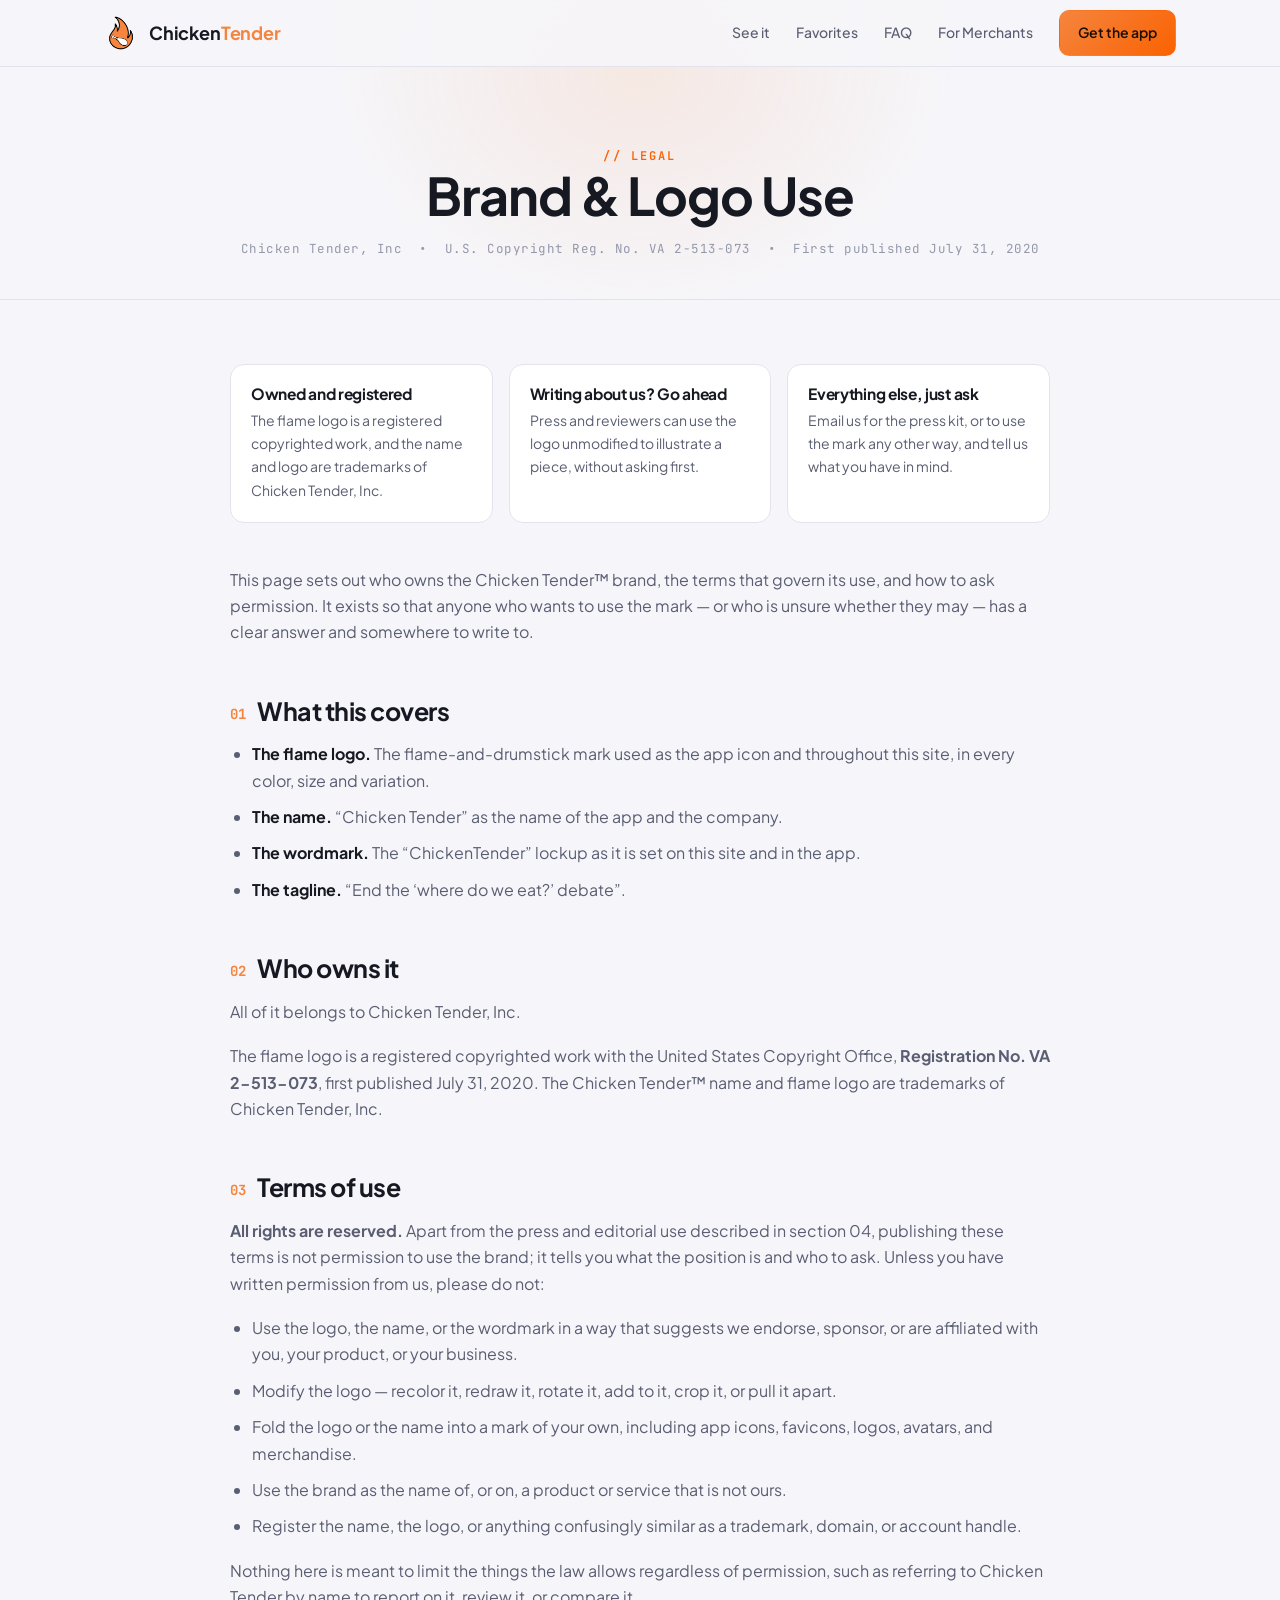
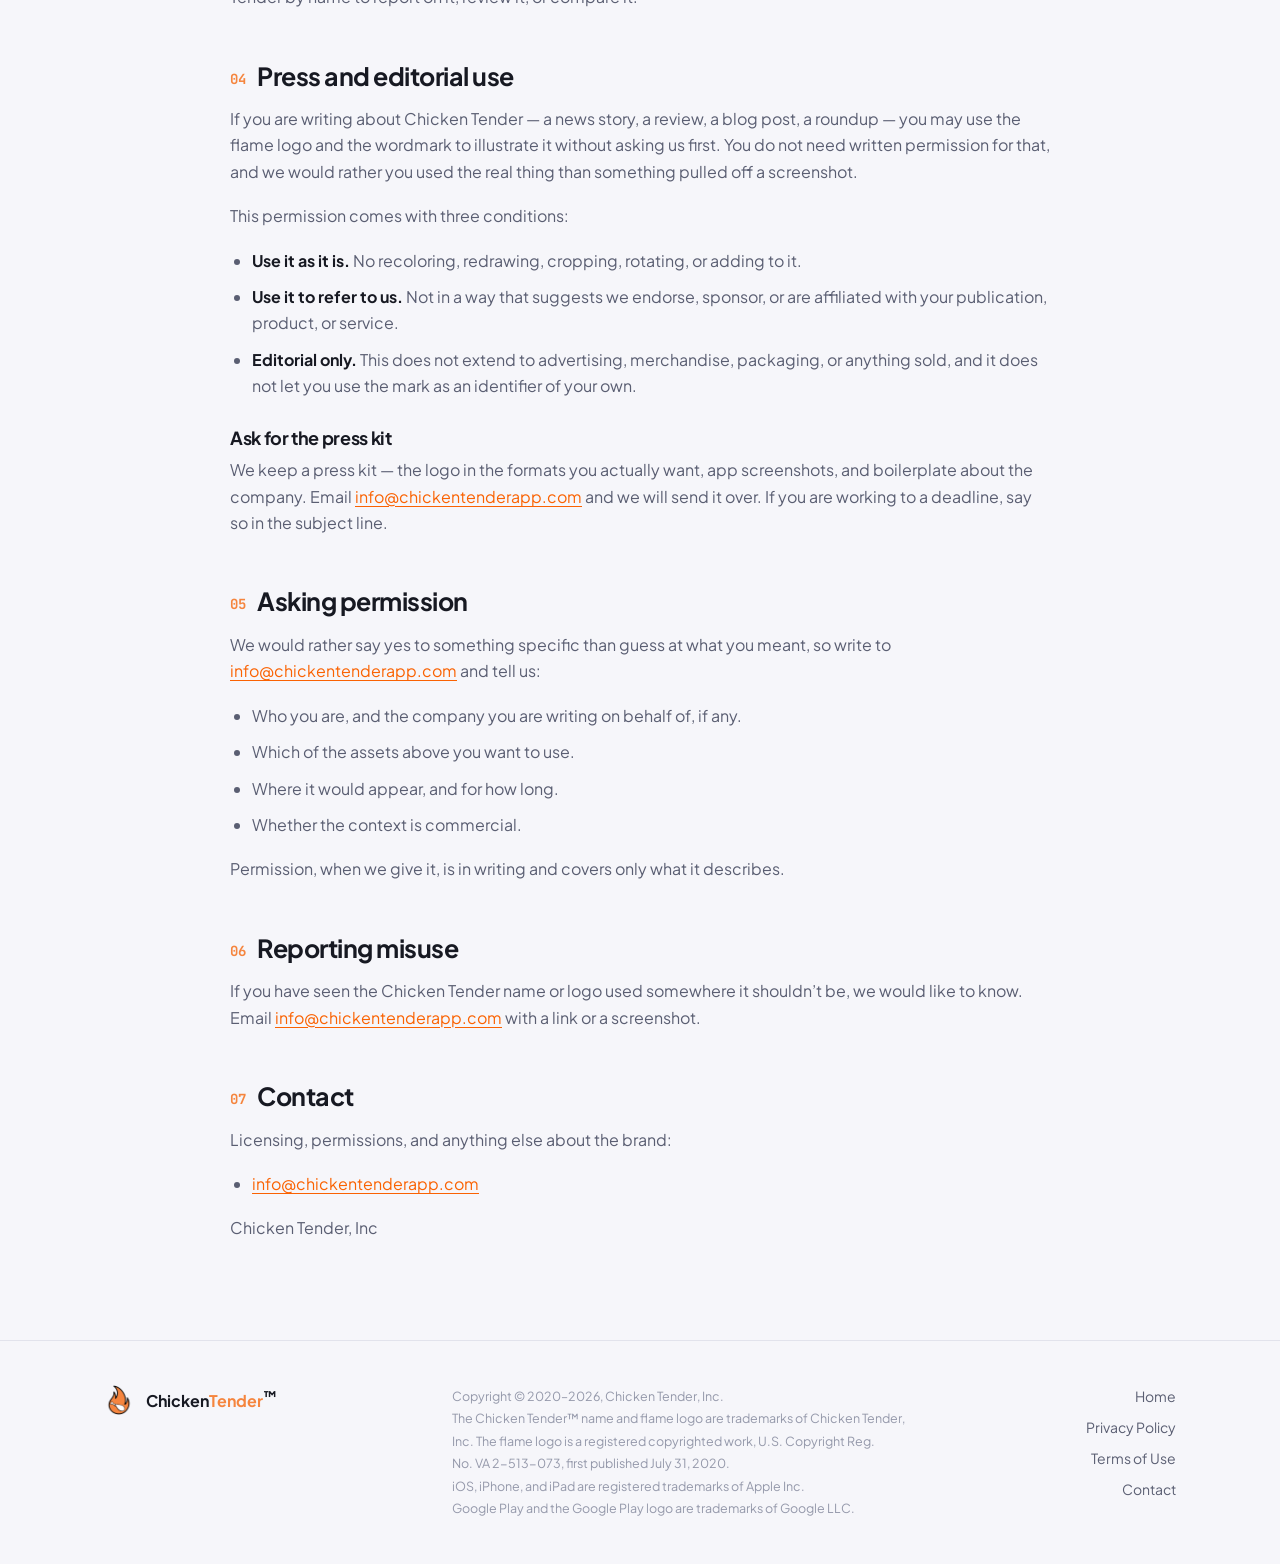
==== commit 863a7195: "use jakarta fonts" ====
--- a/brand.html
+++ b/brand.html
@@ -28,7 +28,7 @@
     <!-- Fonts (matched to the rest of the site) -->
     <link rel="preconnect" href="https://fonts.googleapis.com">
     <link rel="preconnect" href="https://fonts.gstatic.com" crossorigin>
-    <link href="https://fonts.googleapis.com/css2?family=Space+Grotesk:wght@400;500;600;700&family=DM+Sans:wght@400;500;600;700&family=JetBrains+Mono:wght@400;500;600&display=swap" rel="stylesheet" />
+    <link href="https://fonts.googleapis.com/css2?family=Plus+Jakarta+Sans:wght@400;500;600;700;800&family=JetBrains+Mono:wght@400;500;600&display=swap" rel="stylesheet" />
 
     <link href="css/home.css" rel="stylesheet">
     <link rel="canonical" href="https://www.chickentenderapp.com/brand.html">
--- a/css/home.css
+++ b/css/home.css
@@ -31,8 +31,10 @@
   --glow: rgba(245, 133, 62, 0.14);
   --phone-shadow: rgba(0, 0, 0, 0.5);
 
-  --font-display: "Space Grotesk", sans-serif;
-  --font-body: "DM Sans", -apple-system, BlinkMacSystemFont, sans-serif;
+  --font-display: "Plus Jakarta Sans", sans-serif;
+  --font-body: "Plus Jakarta Sans", -apple-system, BlinkMacSystemFont, sans-serif;
+  /* matches the app's wordmark — keep on Jakarta even if the display face changes */
+  --font-wordmark: "Plus Jakarta Sans", sans-serif;
   --font-mono: "JetBrains Mono", monospace;
 
   --maxw: 1120px;
@@ -154,6 +156,7 @@
   letter-spacing: -0.01em;
 }
 .nav-brand img { width: 34px; height: 34px; object-fit: contain; }
+.wordmark { font-family: var(--font-wordmark); }
 .nav-brand .wordmark { color: var(--text); }
 .nav-brand .wordmark .accent { color: var(--accent); }
 .nav-links { display: flex; align-items: center; gap: 26px; }
@@ -431,7 +434,7 @@
 .footer-brand { display: flex; align-items: center; gap: 12px; }
 .footer-brand img { width: 30px; height: 30px; }
 .footer-brand span { font-family: var(--font-display); font-weight: 700; font-size: 16px; }
-.footer-brand .wordmark { color: var(--text); }
+.footer-brand .wordmark { font-family: var(--font-wordmark); color: var(--text); }
 .footer-brand .wordmark .accent { color: var(--accent); }
 .footer-legal { color: var(--text-dim); font-size: 12.5px; line-height: 1.8; max-width: 460px; }
 .footer-links { display: flex; flex-direction: column; gap: 8px; text-align: right; }
